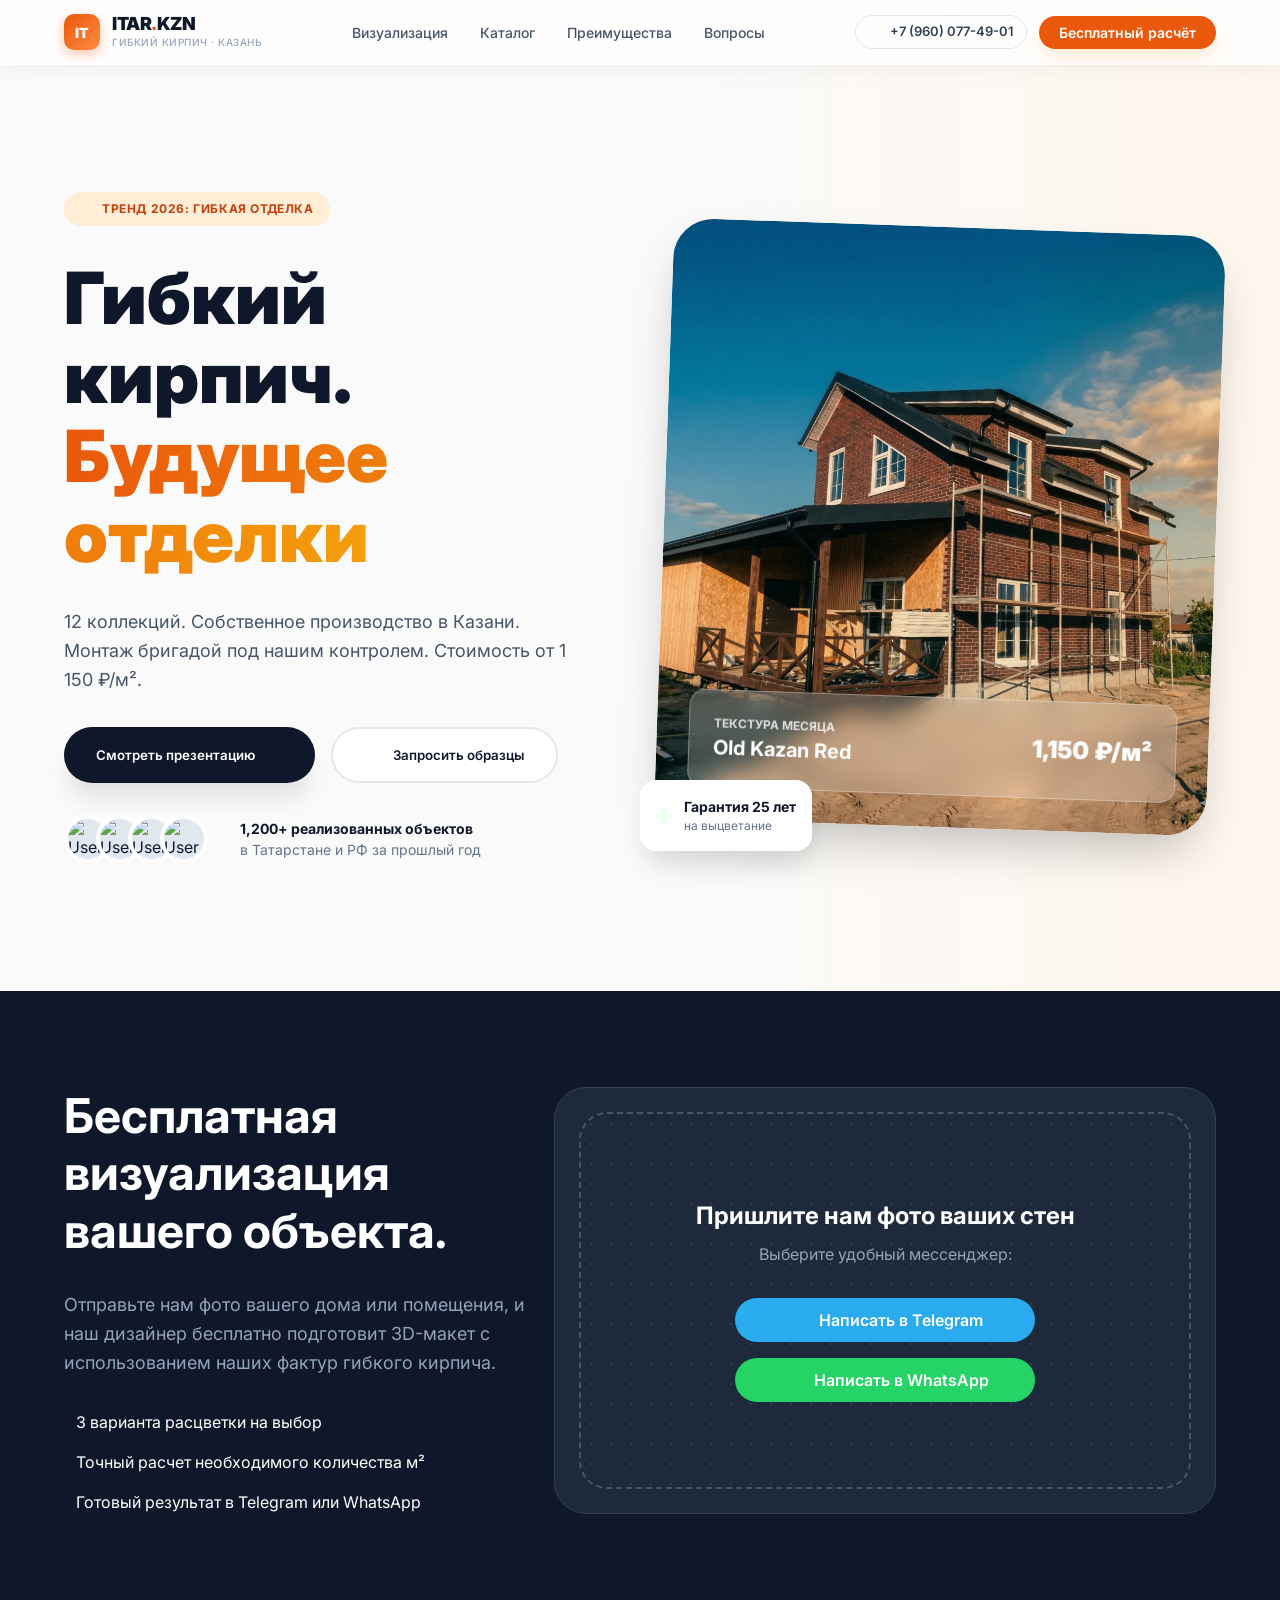
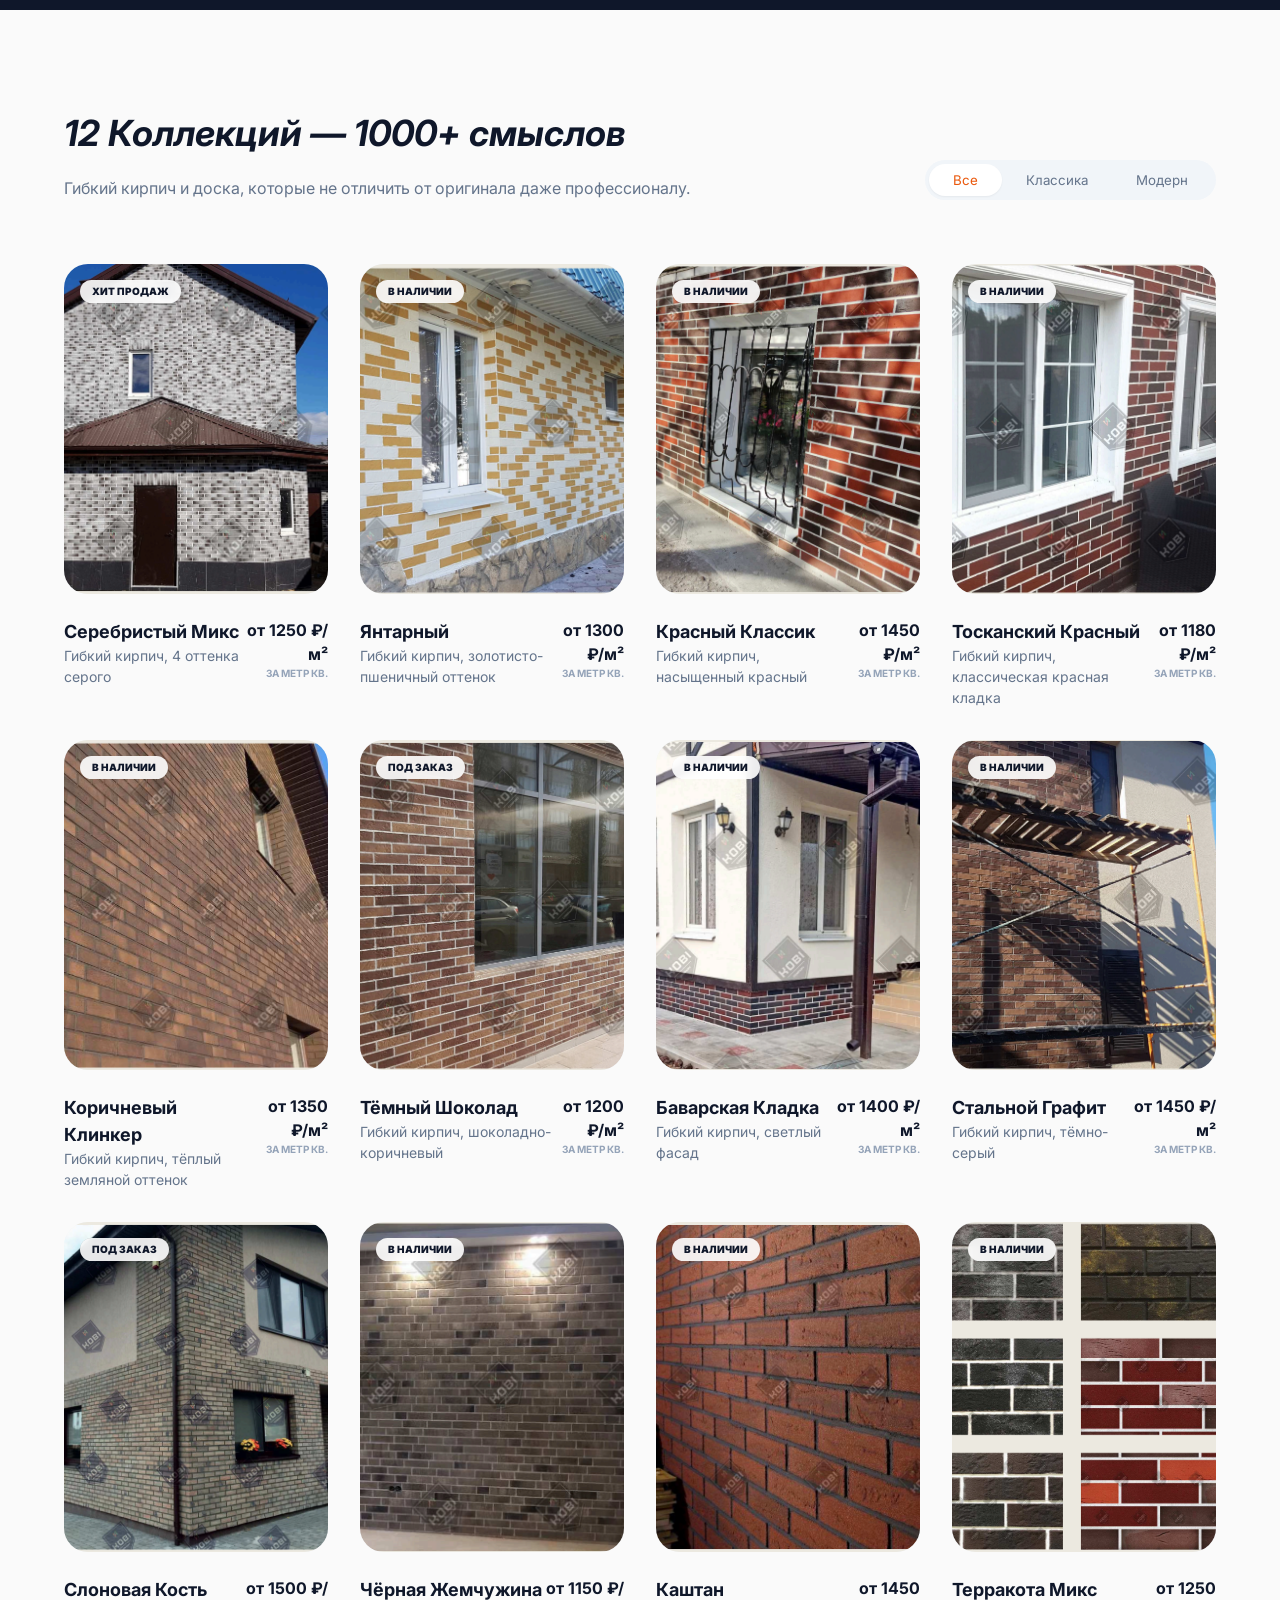
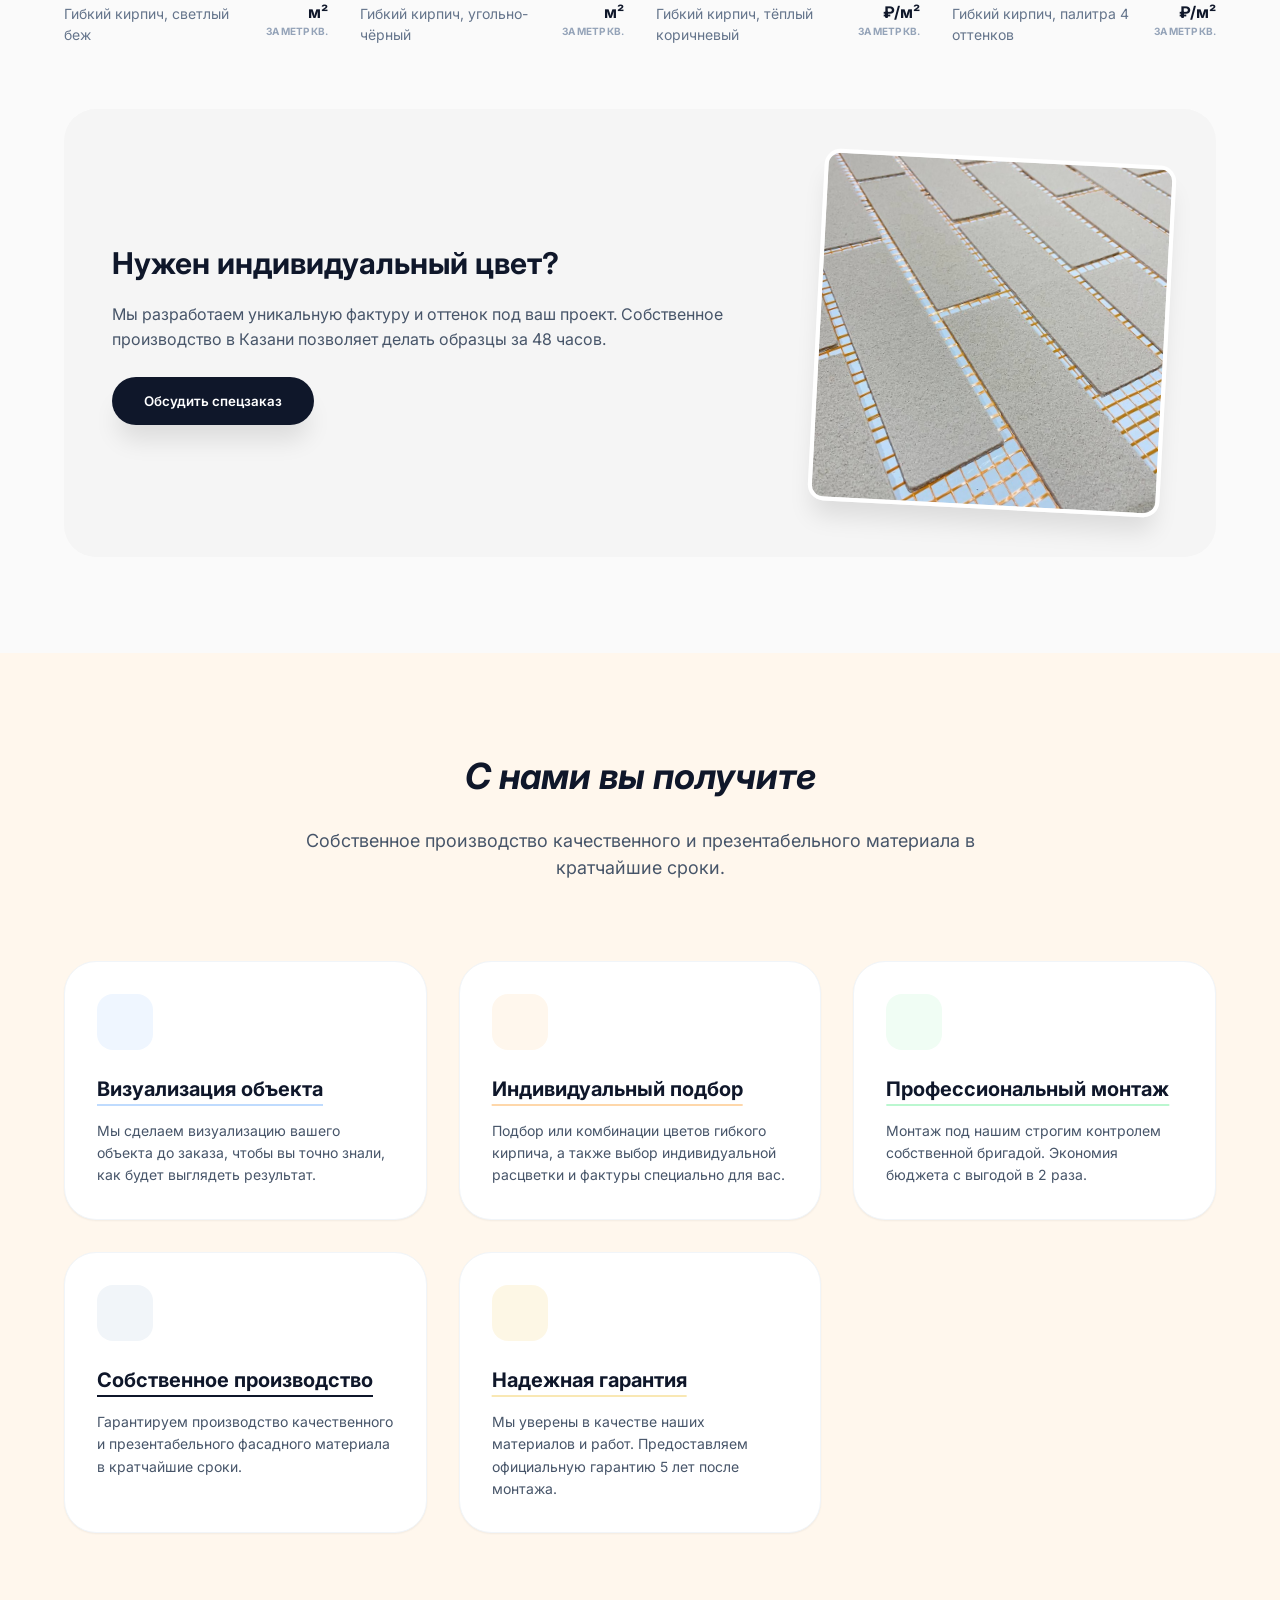
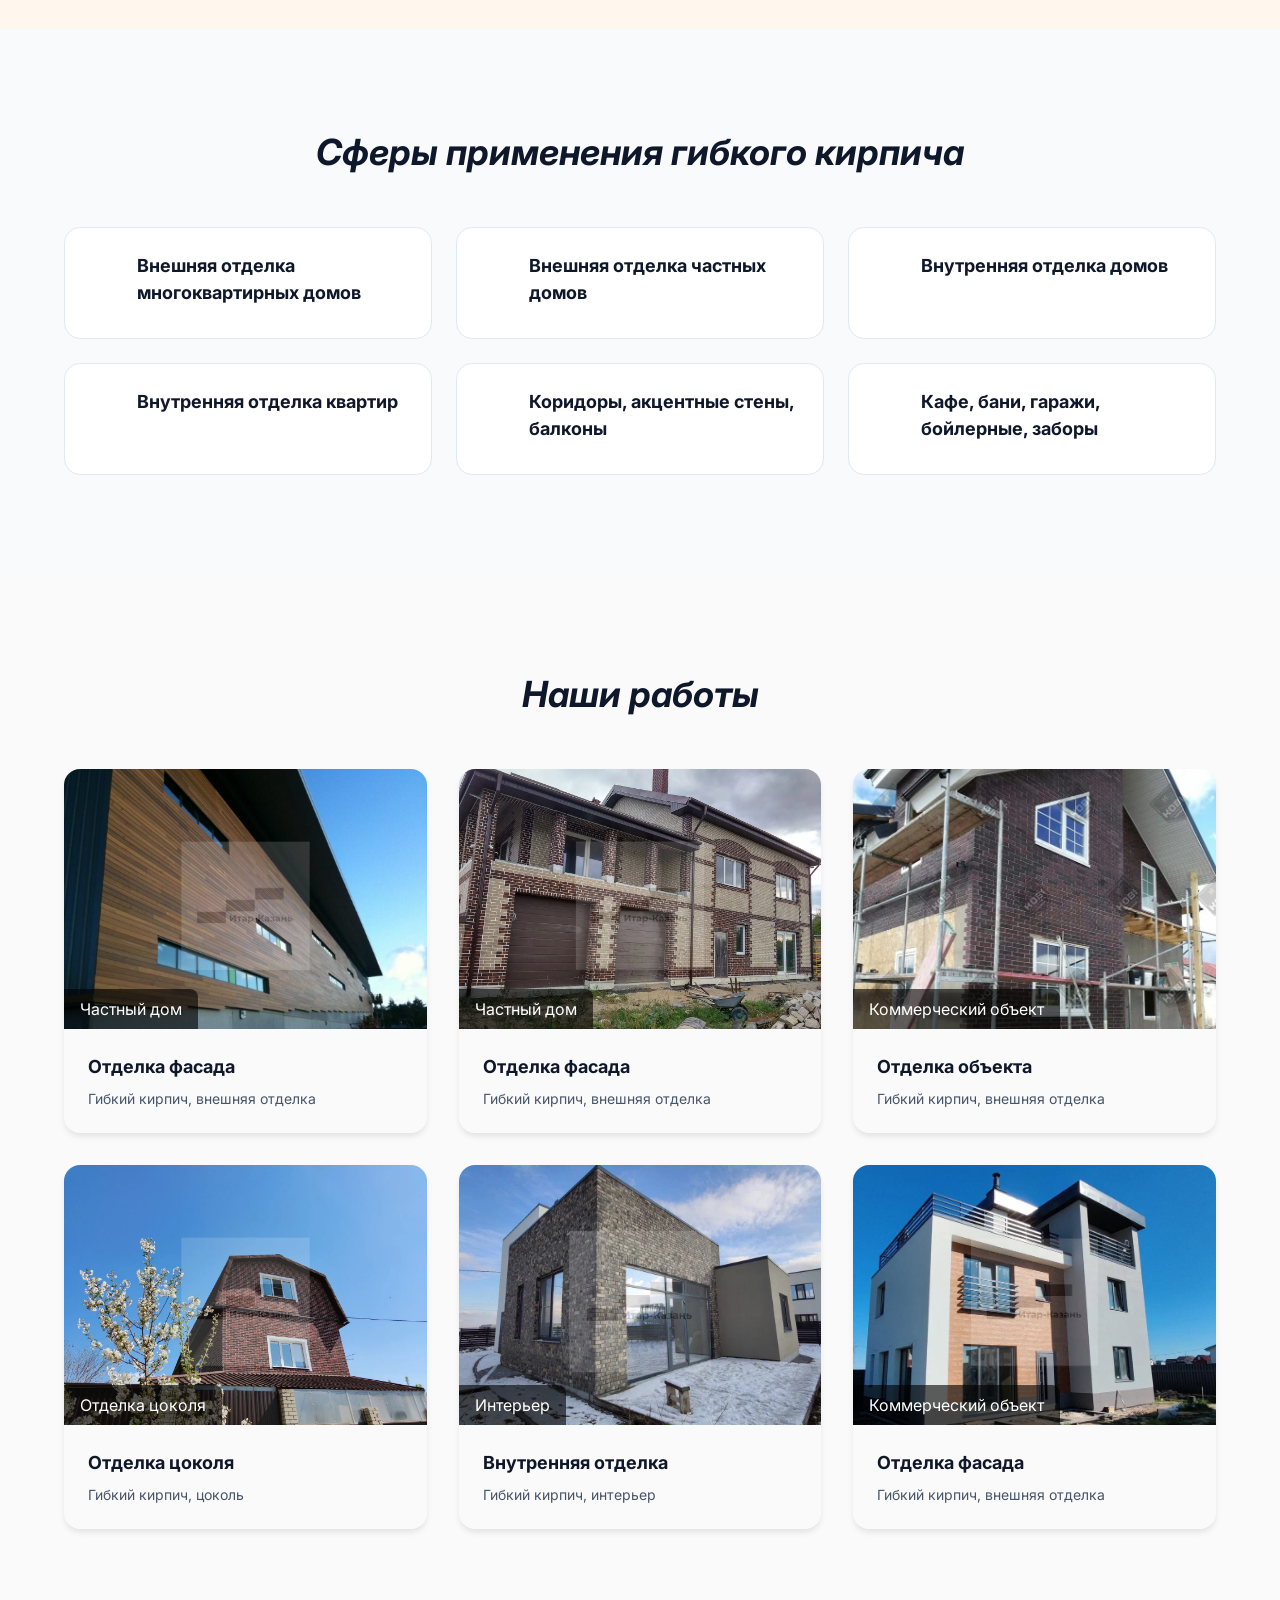
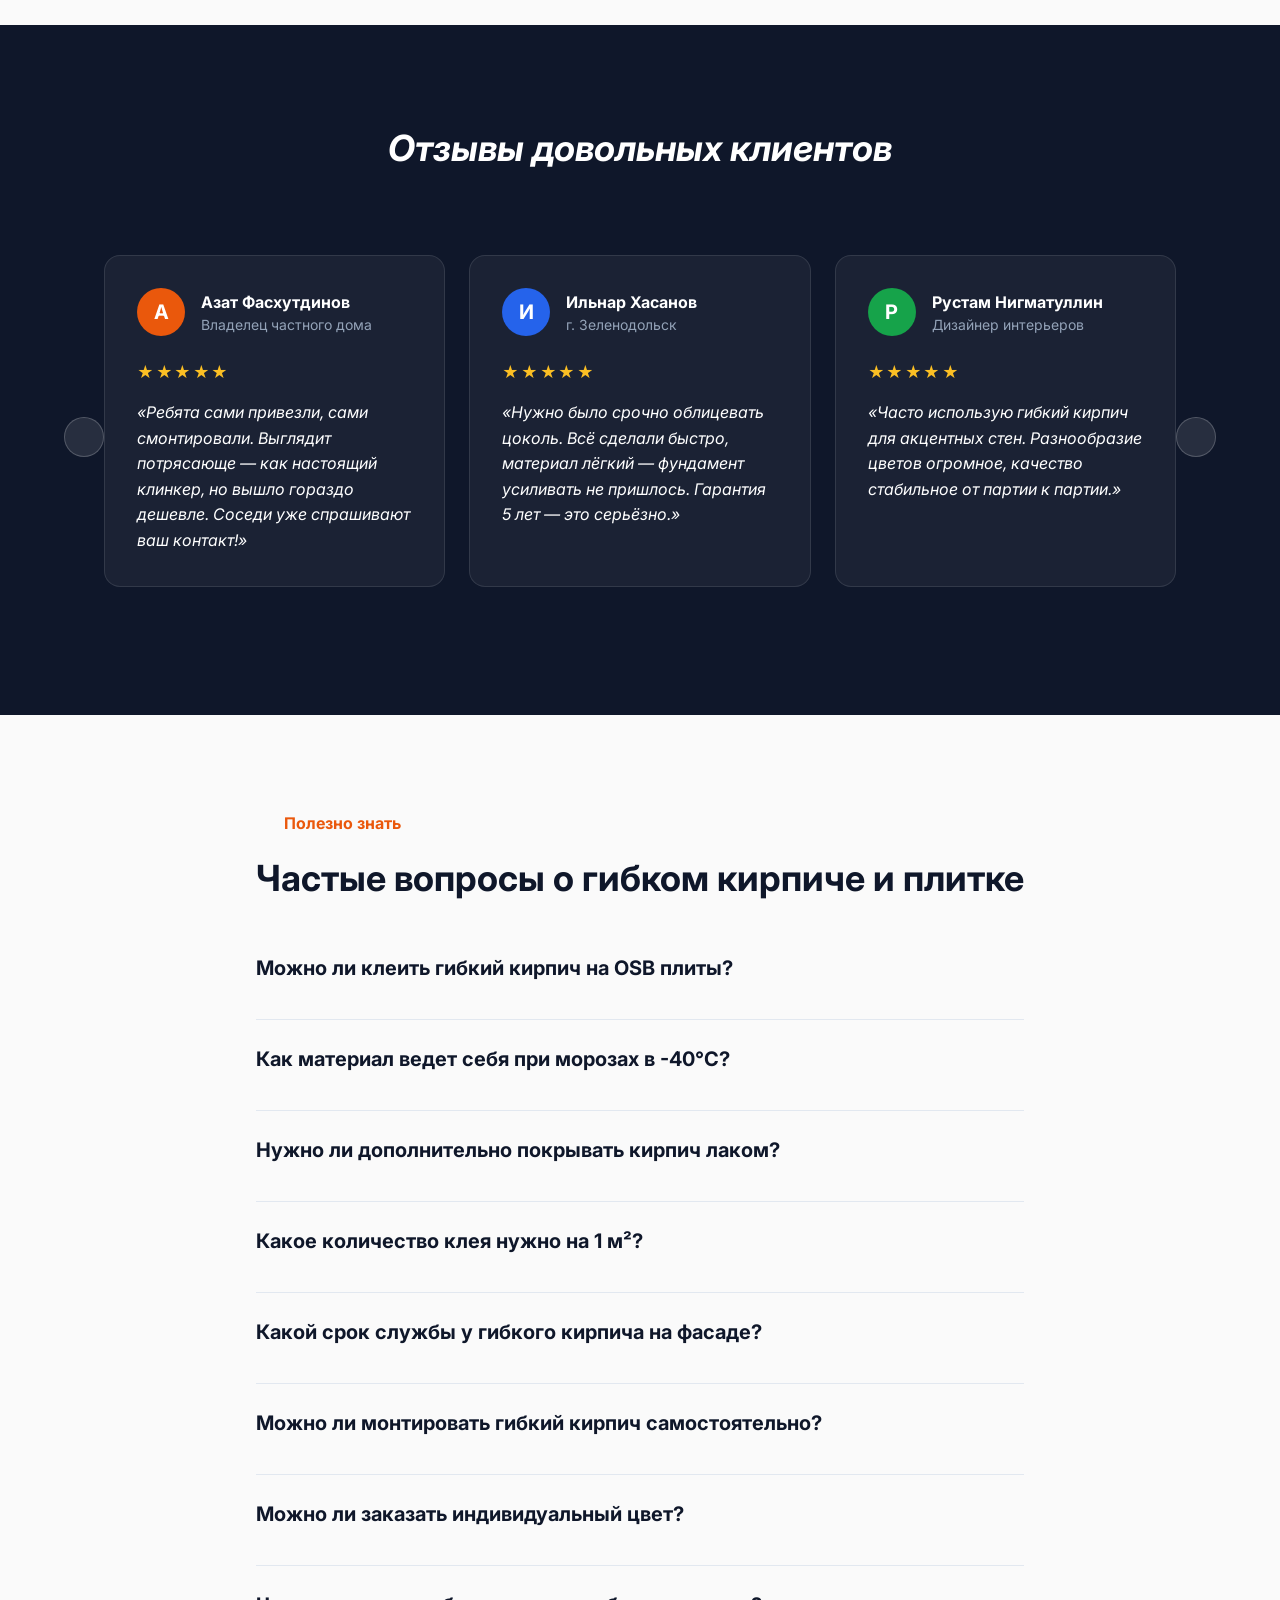
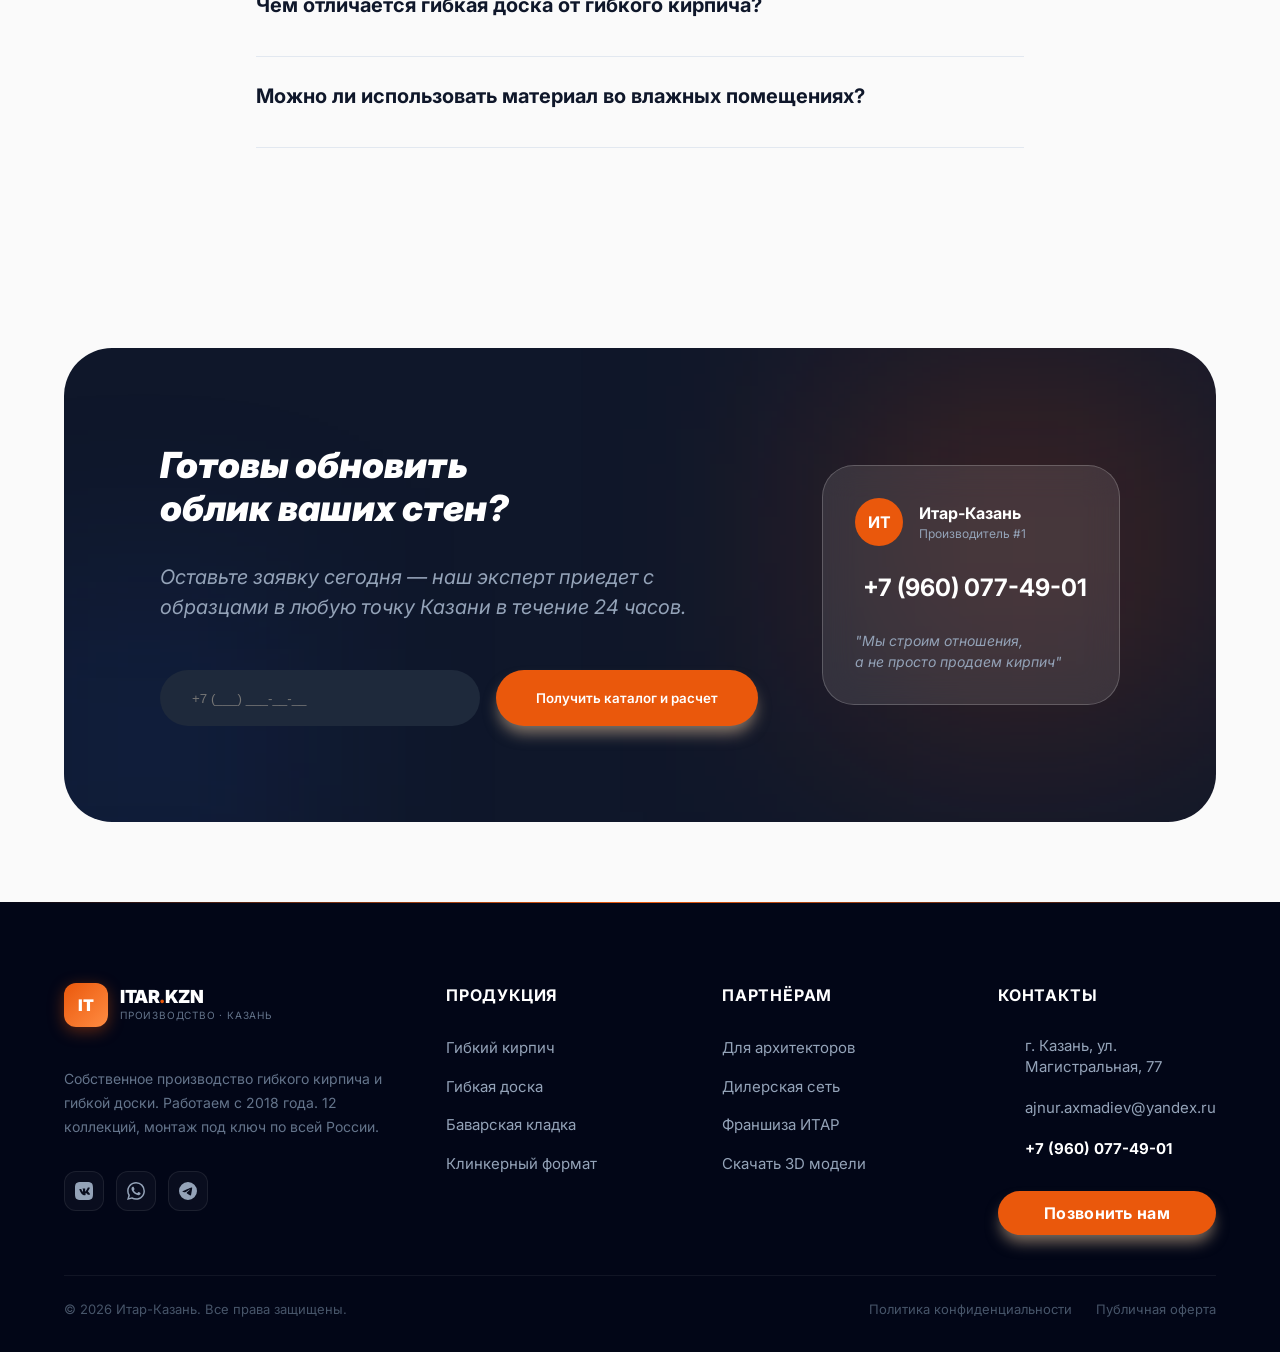
==== index.html @ 9b1b545b "Залив" ====
<!DOCTYPE html>
<html lang="ru">
<head>
    <meta charset="UTF-8">
    <meta name="viewport" content="width=device-width, initial-scale=1.0">
    <title>ITAR.KZN - Гибкий кирпич</title>
    <link rel="preconnect" href="https://fonts.googleapis.com">
    <link rel="preconnect" href="https://fonts.gstatic.com" crossorigin>
    <link href="https://fonts.googleapis.com/css2?family=Inter:ital,wght@0,400;0,500;0,600;0,700;0,900;1,400;1,700&display=swap" rel="stylesheet">
    <script src="https://unpkg.com/lucide@latest"></script>
    <link rel="stylesheet" href="style.css">
</head>
<body>
    <!-- Navigation -->
    <nav id="navbar" class="navbar">
        <div class="navbar-inner container flex justify-between items-center">

            <!-- Logo -->
            <a href="#" class="navbar-logo flex items-center gap-3">
                <div class="brand-icon">IT</div>
                <div>
                    <div class="font-black tracking-tight uppercase" style="font-size: 1.125rem; line-height: 1;">ITAR<span style="color: var(--color-orange-600);">.</span>KZN</div>
                    <div class="navbar-tagline">Гибкий кирпич · Казань</div>
                </div>
            </a>

            <!-- Desktop nav links -->
            <div class="nav-links">
                <a href="#visualizer" class="nav-link">Визуализация</a>
                <a href="#catalog" class="nav-link">Каталог</a>
                <a href="#benefits" class="nav-link">Преимущества</a>
                <a href="#faq" class="nav-link">Вопросы</a>
            </div>

            <!-- Right group -->
            <div class="flex items-center gap-3">
                <a href="tel:+79600774901" class="navbar-phone" aria-label="Телефон">
                    <i data-lucide="phone" style="width:16px;height:16px;"></i>
                    <span>+7 (960) 077-49-01</span>
                </a>
                <button class="btn btn-primary navbar-cta" onclick="document.getElementById('contactModal')?.classList.remove('hidden') || window.scrollTo({top:document.body.scrollHeight,behavior:'smooth'})">
                    Бесплатный расчёт
                </button>
                <button id="mobileMenuBtn" class="mobile-menu-btn" aria-label="Меню">
                    <i data-lucide="menu" style="width:22px;height:22px;"></i>
                </button>
            </div>
        </div>
    </nav>

    <!-- Mobile Menu Overlay -->
    <div id="mobileMenuOverlay" class="mobile-menu-overlay">
        <div class="mobile-menu-header flex justify-between items-center">
            <div class="flex items-center gap-2">
                <div class="brand-icon" style="width:2rem;height:2rem;font-size:0.875rem;">IT</div>
                <span class="font-black tracking-tight uppercase">ITAR<span style="color:var(--color-orange-600);">.</span>KZN</span>
            </div>
            <button id="mobileMenuCloseBtn" class="mobile-menu-close" aria-label="Закрыть">
                <i data-lucide="x" style="width: 24px; height: 24px;"></i>
            </button>
        </div>
        <div class="mobile-menu-links">
            <a href="#visualizer">Визуализация</a>
            <a href="#catalog">Каталог</a>
            <a href="#benefits">Преимущества</a>
            <a href="#faq">Вопросы и ответы</a>
        </div>
        <div class="mobile-menu-footer">
            <a href="tel:+79600774901" style="display:flex;align-items:center;gap:0.5rem;color:var(--color-slate-600);font-weight:500;margin-bottom:1rem;">
                <i data-lucide="phone" style="width:18px;height:18px;color:var(--color-orange-600);"></i>
                +7 (960) 077-49-01
            </a>
            <button class="btn btn-primary w-full" style="justify-content:center;">Бесплатный расчёт</button>
        </div>
    </div>

    <!-- Hero Section -->
    <section class="hero">
        <div class="hero-bg"></div>
        <div class="container hero-grid">
            <div>
                <div class="trend-badge">
                    <i data-lucide="zap" style="width: 14px; height: 14px;"></i> Тренд 2026: Гибкая отделка
                </div>
                <h1 class="hero-title">
                    Гибкий кирпич.<br>
                    <span class="text-gradient">Будущее отделки</span>
                </h1>
                <p class="hero-desc">
                    12 коллекций. Собственное производство в Казани. Монтаж бригадой под нашим контролем. Стоимость от 1 150 ₽/м².
                </p>
                <div class="flex gap-4 flex-wrap" style="margin-top: 2rem;">
                    <button class="btn btn-dark">
                        Смотреть презентацию <i data-lucide="arrow-right" style="width: 20px; height: 20px;"></i>
                    </button>
                    <button class="btn btn-white-outline">
                        <i data-lucide="box" style="width: 20px; height: 20px;"></i> Запросить образцы
                    </button>
                </div>
                <div class="avatars">
                    <div class="avatar-group">
                        <img src="https://i.pravatar.cc/100?img=11" alt="User">
                        <img src="https://i.pravatar.cc/100?img=12" alt="User">
                        <img src="https://i.pravatar.cc/100?img=13" alt="User">
                        <img src="https://i.pravatar.cc/100?img=14" alt="User">
                    </div>
                    <div style="font-size: 0.875rem;">
                        <div class="font-bold">1,200+ реализованных объектов</div>
                        <div style="color: var(--color-slate-500);">в Татарстане и РФ за прошлый год</div>
                    </div>
                </div>
            </div>
            
            <div class="relative">
                <div class="hero-image-wrap">
                    <img src="img/1a.webp" alt="Main flexible brick">
                    <div class="hero-image-card">
                        <div>
                            <div style="font-size: 0.75rem; text-transform: uppercase; font-weight: 700; opacity: 0.8;">Текстура месяца</div>
                            <div style="font-size: 1.25rem; font-weight: 700;">Old Kazan Red</div>
                        </div>
                        <div style="font-size: 1.5rem; font-weight: 900;">1,150 ₽/м²</div>
                    </div>
                </div>
                <!-- Floating Badge -->
                <div class="floating-badge">
                    <div class="flex items-center gap-3">
                        <div style="padding: 0.5rem; background-color: var(--color-green-50); color: var(--color-green-600); border-radius: 0.5rem;">
                            <i data-lucide="shield-check"></i>
                        </div>
                        <div>
                            <div class="font-bold" style="font-size: 0.875rem;">Гарантия 25 лет</div>
                            <div style="font-size: 0.75rem; color: var(--color-slate-500);">на выцветание</div>
                        </div>
                    </div>
                </div>
            </div>
        </div>
    </section>

    <!-- Manual Visualizer Section -->
    <section id="visualizer" class="visualizer-section">
        <div class="container visualizer-grid">
            <div class="visualizer-text">
                <h2 class="visualizer-title">Бесплатная<br>визуализация<br>вашего объекта.</h2>
                <p style="color: var(--color-slate-400); font-size: 1.125rem; margin-bottom: 2rem; line-height: 1.6;">
                    Отправьте нам фото вашего дома или помещения, и наш дизайнер бесплатно подготовит 3D-макет с использованием наших фактур гибкого кирпича.
                </p>
                <ul style="display: flex; flex-direction: column; gap: 1rem;">
                    <li class="flex items-center gap-3"><i data-lucide="check-circle-2" style="color: var(--color-orange-500);"></i> 3 варианта расцветки на выбор</li>
                    <li class="flex items-center gap-3"><i data-lucide="check-circle-2" style="color: var(--color-orange-500);"></i> Точный расчет необходимого количества м²</li>
                    <li class="flex items-center gap-3"><i data-lucide="check-circle-2" style="color: var(--color-orange-500);"></i> Готовый результат в Telegram или WhatsApp</li>
                </ul>
            </div>
            
            <div class="visualizer-box">
                <!-- Messenger Links Box -->
                <div class="upload-area" style="cursor: default; display: flex; flex-direction: column; justify-content: center; gap: 2rem;">
                    <div class="bg-grid"></div>
                    <div style="position: relative; z-index: 10; text-align: center;">
                        <h3 style="font-size: 1.5rem; font-weight: 700; margin-bottom: 0.5rem;">Пришлите нам фото ваших стен</h3>
                        <p style="color: var(--color-slate-400); margin-bottom: 2rem;">Выберите удобный мессенджер:</p>
                        
                        <div style="display: flex; flex-direction: column; gap: 1rem; align-items: center;">
                            <a href="#" class="btn" style="background-color: #2AABEE; color: white; width: 100%; max-width: 300px; display: flex; justify-content: center; gap: 0.75rem;">
                                <i data-lucide="send" style="width: 20px; height: 20px;"></i> Написать в Telegram
                            </a>
                            <a href="#" class="btn" style="background-color: #25D366; color: white; width: 100%; max-width: 300px; display: flex; justify-content: center; gap: 0.75rem;">
                                <i data-lucide="phone" style="width: 20px; height: 20px;"></i> Написать в WhatsApp
                            </a>
                        </div>
                    </div>
                </div>
            </div>
        </div>
    </section>

    <!-- Catalog Section -->
    <section id="catalog" class="catalog-section">
        <div class="container">
            <div class="catalog-header">
                <div>
                    <h2 style="font-size: 2.25rem; font-weight: 700; margin-bottom: 1rem;" class="italic">12 Коллекций — 1000+ смыслов</h2>
                    <p style="color: var(--color-slate-500);">Гибкий кирпич и доска, которые не отличить от оригинала даже профессионалу.</p>
                </div>
                <div class="catalog-tabs">
                    <button class="tab-btn active" data-filter="all">Все</button>
                    <button class="tab-btn" data-filter="classic">Классика</button>
                    <button class="tab-btn" data-filter="modern">Модерн</button>
                </div>
            </div>

            <div id="productGrid" class="catalog-grid">
                <!-- Product 1 -->
                <div class="product-card" data-category="classic">
                    <div class="product-image-wrap">
                        <img src="img/Screenshot_1.png" alt="Баварская Кладка (Микс KOBI)">
                        <div class="product-badge">Хит продаж</div>
                        <button class="product-btn"><i data-lucide="maximize-2" style="width: 20px; height: 20px;"></i></button>
                    </div>
                    <div class="flex justify-between items-start">
                        <div>
                            <h3 class="font-bold" style="font-size: 1.125rem; transition: color 0.3s;" onmouseover="this.style.color='var(--color-orange-600)'" onmouseout="this.style.color='inherit'">Серебристый Микс</h3>
                            <p style="color: var(--color-slate-500); font-size: 0.875rem;">Гибкий кирпич, 4 оттенка серого</p>
                        </div>
                        <div style="text-align: right;">
                            <div class="font-bold">от 1250 ₽/м²</div>
                            <div style="font-size: 0.625rem; color: var(--color-slate-400); text-transform: uppercase; font-weight: 700;">За метр кв.</div>
                        </div>
                    </div>
                </div>
                
                <!-- Product 2 -->
                <div class="product-card" data-category="modern">
                    <div class="product-image-wrap">
                        <img src="img/Screenshot_2.png" alt="Скандинавский Лофт">
                        <div class="product-badge">В наличии</div>
                        <button class="product-btn"><i data-lucide="maximize-2" style="width: 20px; height: 20px;"></i></button>
                    </div>
                    <div class="flex justify-between items-start">
                        <div>
                            <h3 class="font-bold" style="font-size: 1.125rem; transition: color 0.3s;" onmouseover="this.style.color='var(--color-orange-600)'" onmouseout="this.style.color='inherit'">Янтарный</h3>
                            <p style="color: var(--color-slate-500); font-size: 0.875rem;">Гибкий кирпич, золотисто-пшеничный оттенок</p>
                        </div>
                        <div style="text-align: right;">
                            <div class="font-bold">от 1300 ₽/м²</div>
                            <div style="font-size: 0.625rem; color: var(--color-slate-400); text-transform: uppercase; font-weight: 700;">За метр кв.</div>
                        </div>
                    </div>
                </div>

                <!-- Product 3 -->
                <div class="product-card" data-category="modern">
                    <div class="product-image-wrap">
                        <img src="img/Screenshot_3.png" alt="Графит Премиум">
                        <div class="product-badge">В наличии</div>
                        <button class="product-btn"><i data-lucide="maximize-2" style="width: 20px; height: 20px;"></i></button>
                    </div>
                    <div class="flex justify-between items-start">
                        <div>
                            <h3 class="font-bold" style="font-size: 1.125rem; transition: color 0.3s;" onmouseover="this.style.color='var(--color-orange-600)'" onmouseout="this.style.color='inherit'">Красный Классик</h3>
                            <p style="color: var(--color-slate-500); font-size: 0.875rem;">Гибкий кирпич, насыщенный красный</p>
                        </div>
                        <div style="text-align: right;">
                            <div class="font-bold">от 1450 ₽/м²</div>
                            <div style="font-size: 0.625rem; color: var(--color-slate-400); text-transform: uppercase; font-weight: 700;">За метр кв.</div>
                        </div>
                    </div>
                </div>

                <!-- Product 4 -->
                <div class="product-card" data-category="classic">
                    <div class="product-image-wrap">
                        <img src="img/Screenshot_4.png" alt="Старый Кирпич">
                        <div class="product-badge">В наличии</div>
                        <button class="product-btn"><i data-lucide="maximize-2" style="width: 20px; height: 20px;"></i></button>
                    </div>
                    <div class="flex justify-between items-start">
                        <div>
                            <h3 class="font-bold" style="font-size: 1.125rem; transition: color 0.3s;" onmouseover="this.style.color='var(--color-orange-600)'" onmouseout="this.style.color='inherit'">Тосканский Красный</h3>
                            <p style="color: var(--color-slate-500); font-size: 0.875rem;">Гибкий кирпич, классическая красная кладка</p>
                        </div>
                        <div style="text-align: right;">
                            <div class="font-bold">от 1180 ₽/м²</div>
                            <div style="font-size: 0.625rem; color: var(--color-slate-400); text-transform: uppercase; font-weight: 700;">За метр кв.</div>
                        </div>
                    </div>
                </div>

                <!-- Product 5 -->
                <div class="product-card" data-category="classic">
                    <div class="product-image-wrap">
                        <img src="img/Screenshot_5.png" alt="Английский Клинкер">
                        <div class="product-badge">В наличии</div>
                        <button class="product-btn"><i data-lucide="maximize-2" style="width: 20px; height: 20px;"></i></button>
                    </div>
                    <div class="flex justify-between items-start">
                        <div>
                            <h3 class="font-bold" style="font-size: 1.125rem; transition: color 0.3s;" onmouseover="this.style.color='var(--color-orange-600)'" onmouseout="this.style.color='inherit'">Коричневый Клинкер</h3>
                            <p style="color: var(--color-slate-500); font-size: 0.875rem;">Гибкий кирпич, тёплый земляной оттенок</p>
                        </div>
                        <div style="text-align: right;">
                            <div class="font-bold">от 1350 ₽/м²</div>
                            <div style="font-size: 0.625rem; color: var(--color-slate-400); text-transform: uppercase; font-weight: 700;">За метр кв.</div>
                        </div>
                    </div>
                </div>

                <!-- Product 6 -->
                <div class="product-card" data-category="modern">
                    <div class="product-image-wrap">
                        <img src="img/Screenshot_6.png" alt="Белый Лофт">
                        <div class="product-badge">Под заказ</div>
                        <button class="product-btn"><i data-lucide="maximize-2" style="width: 20px; height: 20px;"></i></button>
                    </div>
                    <div class="flex justify-between items-start">
                        <div>
                            <h3 class="font-bold" style="font-size: 1.125rem; transition: color 0.3s;" onmouseover="this.style.color='var(--color-orange-600)'" onmouseout="this.style.color='inherit'">Тёмный Шоколад</h3>
                            <p style="color: var(--color-slate-500); font-size: 0.875rem;">Гибкий кирпич, шоколадно-коричневый</p>
                        </div>
                        <div style="text-align: right;">
                            <div class="font-bold">от 1200 ₽/м²</div>
                            <div style="font-size: 0.625rem; color: var(--color-slate-400); text-transform: uppercase; font-weight: 700;">За метр кв.</div>
                        </div>
                    </div>
                </div>

                <!-- Product 7 -->
                <div class="product-card" data-category="classic">
                    <div class="product-image-wrap">
                        <img src="img/Screenshot_7.png" alt="Амстердам">
                        <div class="product-badge">В наличии</div>
                        <button class="product-btn"><i data-lucide="maximize-2" style="width: 20px; height: 20px;"></i></button>
                    </div>
                    <div class="flex justify-between items-start">
                        <div>
                            <h3 class="font-bold" style="font-size: 1.125rem; transition: color 0.3s;" onmouseover="this.style.color='var(--color-orange-600)'" onmouseout="this.style.color='inherit'">Баварская Кладка</h3>
                            <p style="color: var(--color-slate-500); font-size: 0.875rem;">Гибкий кирпич, светлый фасад</p>
                        </div>
                        <div style="text-align: right;">
                            <div class="font-bold">от 1400 ₽/м²</div>
                            <div style="font-size: 0.625rem; color: var(--color-slate-400); text-transform: uppercase; font-weight: 700;">За метр кв.</div>
                        </div>
                    </div>
                </div>

                <!-- Product 8 -->
                <div class="product-card" data-category="modern">
                    <div class="product-image-wrap">
                        <img src="img/Screenshot_8.png" alt="Антрацит">
                        <div class="product-badge">В наличии</div>
                        <button class="product-btn"><i data-lucide="maximize-2" style="width: 20px; height: 20px;"></i></button>
                    </div>
                    <div class="flex justify-between items-start">
                        <div>
                            <h3 class="font-bold" style="font-size: 1.125rem; transition: color 0.3s;" onmouseover="this.style.color='var(--color-orange-600)'" onmouseout="this.style.color='inherit'">Стальной Графит</h3>
                            <p style="color: var(--color-slate-500); font-size: 0.875rem;">Гибкий кирпич, тёмно-серый</p>
                        </div>
                        <div style="text-align: right;">
                            <div class="font-bold">от 1450 ₽/м²</div>
                            <div style="font-size: 0.625rem; color: var(--color-slate-400); text-transform: uppercase; font-weight: 700;">За метр кв.</div>
                        </div>
                    </div>
                </div>

                <!-- Product 9 -->
                <div class="product-card" data-category="classic">
                    <div class="product-image-wrap">
                        <img src="img/Screenshot_9.png" alt="Венеция">
                        <div class="product-badge">Под заказ</div>
                        <button class="product-btn"><i data-lucide="maximize-2" style="width: 20px; height: 20px;"></i></button>
                    </div>
                    <div class="flex justify-between items-start">
                        <div>
                            <h3 class="font-bold" style="font-size: 1.125rem; transition: color 0.3s;" onmouseover="this.style.color='var(--color-orange-600)'" onmouseout="this.style.color='inherit'">Слоновая Кость</h3>
                            <p style="color: var(--color-slate-500); font-size: 0.875rem;">Гибкий кирпич, светлый беж</p>
                        </div>
                        <div style="text-align: right;">
                            <div class="font-bold">от 1500 ₽/м²</div>
                            <div style="font-size: 0.625rem; color: var(--color-slate-400); text-transform: uppercase; font-weight: 700;">За метр кв.</div>
                        </div>
                    </div>
                </div>

                <!-- Product 10 -->
                <div class="product-card" data-category="modern">
                    <div class="product-image-wrap">
                        <img src="img/Screenshot_10.png" alt="Песчаник">
                        <div class="product-badge">В наличии</div>
                        <button class="product-btn"><i data-lucide="maximize-2" style="width: 20px; height: 20px;"></i></button>
                    </div>
                    <div class="flex justify-between items-start">
                        <div>
                            <h3 class="font-bold" style="font-size: 1.125rem; transition: color 0.3s;" onmouseover="this.style.color='var(--color-orange-600)'" onmouseout="this.style.color='inherit'">Чёрная Жемчужина</h3>
                            <p style="color: var(--color-slate-500); font-size: 0.875rem;">Гибкий кирпич, угольно-чёрный</p>
                        </div>
                        <div style="text-align: right;">
                            <div class="font-bold">от 1150 ₽/м²</div>
                            <div style="font-size: 0.625rem; color: var(--color-slate-400); text-transform: uppercase; font-weight: 700;">За метр кв.</div>
                        </div>
                    </div>
                </div>

                <!-- Product 11 -->
                <div class="product-card" data-category="classic">
                    <div class="product-image-wrap">
                        <img src="img/Screenshot_11.png" alt="Манхэттен">
                        <div class="product-badge">В наличии</div>
                        <button class="product-btn"><i data-lucide="maximize-2" style="width: 20px; height: 20px;"></i></button>
                    </div>
                    <div class="flex justify-between items-start">
                        <div>
                            <h3 class="font-bold" style="font-size: 1.125rem; transition: color 0.3s;" onmouseover="this.style.color='var(--color-orange-600)'" onmouseout="this.style.color='inherit'">Каштан</h3>
                            <p style="color: var(--color-slate-500); font-size: 0.875rem;">Гибкий кирпич, тёплый коричневый</p>
                        </div>
                        <div style="text-align: right;">
                            <div class="font-bold">от 1450 ₽/м²</div>
                            <div style="font-size: 0.625rem; color: var(--color-slate-400); text-transform: uppercase; font-weight: 700;">За метр кв.</div>
                        </div>
                    </div>
                </div>

                <!-- Product 12 -->
                <div class="product-card" data-category="modern">
                    <div class="product-image-wrap">
                        <img src="img/Screenshot_12.png" alt="Терракота">
                        <div class="product-badge">В наличии</div>
                        <button class="product-btn"><i data-lucide="maximize-2" style="width: 20px; height: 20px;"></i></button>
                    </div>
                    <div class="flex justify-between items-start">
                        <div>
                            <h3 class="font-bold" style="font-size: 1.125rem; transition: color 0.3s;" onmouseover="this.style.color='var(--color-orange-600)'" onmouseout="this.style.color='inherit'">Терракота Микс</h3>
                            <p style="color: var(--color-slate-500); font-size: 0.875rem;">Гибкий кирпич, палитра 4 оттенков</p>
                        </div>
                        <div style="text-align: right;">
                            <div class="font-bold">от 1250 ₽/м²</div>
                            <div style="font-size: 0.625rem; color: var(--color-slate-400); text-transform: uppercase; font-weight: 700;">За метр кв.</div>
                        </div>
                    </div>
                </div>
            </div>

            <!-- Custom Order Box -->
            <div class="custom-order">
                <div style="flex: 1;">
                    <h3 style="font-size: 1.875rem; font-weight: 700; margin-bottom: 1rem;">Нужен индивидуальный цвет?</h3>
                    <p style="color: var(--color-slate-600); margin-bottom: 1.5rem; line-height: 1.6;">Мы разработаем уникальную фактуру и оттенок под ваш проект. Собственное производство в Казани позволяет делать образцы за 48 часов.</p>
                    <button class="btn btn-dark">Обсудить спецзаказ</button>
                </div>
                <div class="custom-order-img">
                    <img src="img/6694095990.jpg" alt="Special order" style="width: 100%; height: 100%; object-fit: cover;">
                </div>
            </div>
        </div>
    </section>

    <!-- Trust & Comparison Section -->
    <section id="benefits" class="benefits-section">
        <div class="container">
            <div class="text-center" style="max-width: 42rem; margin: 0 auto; margin-bottom: 5rem;">
                <h2 style="font-size: 2.25rem; font-weight: 700; margin-bottom: 1.5rem;" class="italic">С нами вы получите</h2>
                <p style="color: var(--color-slate-600); font-size: 1.125rem;">Собственное производство качественного и презентабельного материала в кратчайшие сроки.</p>
            </div>
            
            <div class="benefits-grid" style="grid-template-columns: repeat(auto-fit, minmax(280px, 1fr));">
                <div class="benefit-card">
                    <div class="benefit-icon blue"><i data-lucide="eye" style="width: 28px; height: 28px;"></i></div>
                    <h3 style="font-size: 1.25rem; font-weight: 700; margin-bottom: 1rem; text-decoration: underline; text-decoration-color: var(--color-blue-200); text-underline-offset: 8px;">Визуализация объекта</h3>
                    <p style="color: var(--color-slate-600); font-size: 0.875rem; line-height: 1.6;">Мы сделаем визуализацию вашего объекта до заказа, чтобы вы точно знали, как будет выглядеть результат.</p>
                </div>
                <div class="benefit-card">
                    <div class="benefit-icon orange"><i data-lucide="palette" style="width: 28px; height: 28px;"></i></div>
                    <h3 style="font-size: 1.25rem; font-weight: 700; margin-bottom: 1rem; text-decoration: underline; text-decoration-color: var(--color-orange-200); text-underline-offset: 8px;">Индивидуальный подбор</h3>
                    <p style="color: var(--color-slate-600); font-size: 0.875rem; line-height: 1.6;">Подбор или комбинации цветов гибкого кирпича, а также выбор индивидуальной расцветки и фактуры специально для вас.</p>
                </div>
                <div class="benefit-card">
                    <div class="benefit-icon green"><i data-lucide="hammer" style="width: 28px; height: 28px;"></i></div>
                    <h3 style="font-size: 1.25rem; font-weight: 700; margin-bottom: 1rem; text-decoration: underline; text-decoration-color: var(--color-green-200); text-underline-offset: 8px;">Профессиональный монтаж</h3>
                    <p style="color: var(--color-slate-600); font-size: 0.875rem; line-height: 1.6;">Монтаж под нашим строгим контролем собственной бригадой. Экономия бюджета с выгодой в 2 раза.</p>
                </div>
                <div class="benefit-card">
                    <div class="benefit-icon" style="background-color: var(--color-slate-100); color: var(--color-slate-800);"><i data-lucide="factory" style="width: 28px; height: 28px;"></i></div>
                    <h3 style="font-size: 1.25rem; font-weight: 700; margin-bottom: 1rem; text-decoration: underline; text-decoration-color: var(--color-slate-300); text-underline-offset: 8px;">Собственное производство</h3>
                    <p style="color: var(--color-slate-600); font-size: 0.875rem; line-height: 1.6;">Гарантируем производство качественного и презентабельного фасадного материала в кратчайшие сроки.</p>
                </div>
                <div class="benefit-card">
                    <div class="benefit-icon" style="background-color: rgba(234, 179, 8, 0.1); color: rgb(202, 138, 4);"><i data-lucide="shield-check" style="width: 28px; height: 28px;"></i></div>
                    <h3 style="font-size: 1.25rem; font-weight: 700; margin-bottom: 1rem; text-decoration: underline; text-decoration-color: rgba(234, 179, 8, 0.3); text-underline-offset: 8px;">Надежная гарантия</h3>
                    <p style="color: var(--color-slate-600); font-size: 0.875rem; line-height: 1.6;">Мы уверены в качестве наших материалов и работ. Предоставляем официальную гарантию 5 лет после монтажа.</p>
                </div>
            </div>
        </div>
    </section>

    <!-- Applications Section -->
    <section class="applications-section" style="padding: 6rem 0; background-color: var(--color-slate-50);">
        <div class="container">
            <h2 style="font-size: 2.25rem; font-weight: 700; margin-bottom: 3rem; text-align: center;" class="italic">Сферы применения гибкого кирпича</h2>
            <div class="app-grid" style="display: grid; grid-template-columns: repeat(auto-fit, minmax(300px, 1fr)); gap: 1.5rem;">
                <div class="app-card" style="background: white; padding: 1.5rem; border-radius: 1rem; display: flex; align-items: flex-start; gap: 1rem; border: 1px solid var(--color-slate-200);">
                    <i data-lucide="building-2" style="color: var(--color-orange-600); width: 32px; height: 32px; flex-shrink: 0;"></i>
                    <div>
                        <h4 style="font-weight: 700; margin-bottom: 0.5rem; font-size: 1.125rem;">Внешняя отделка многоквартирных домов</h4>
                    </div>
                </div>
                <div class="app-card" style="background: white; padding: 1.5rem; border-radius: 1rem; display: flex; align-items: flex-start; gap: 1rem; border: 1px solid var(--color-slate-200);">
                    <i data-lucide="home" style="color: var(--color-orange-600); width: 32px; height: 32px; flex-shrink: 0;"></i>
                    <div>
                        <h4 style="font-weight: 700; margin-bottom: 0.5rem; font-size: 1.125rem;">Внешняя отделка частных домов</h4>
                    </div>
                </div>
                <div class="app-card" style="background: white; padding: 1.5rem; border-radius: 1rem; display: flex; align-items: flex-start; gap: 1rem; border: 1px solid var(--color-slate-200);">
                    <i data-lucide="paint-roller" style="color: var(--color-blue-600); width: 32px; height: 32px; flex-shrink: 0;"></i>
                    <div>
                        <h4 style="font-weight: 700; margin-bottom: 0.5rem; font-size: 1.125rem;">Внутренняя отделка домов</h4>
                    </div>
                </div>
                <div class="app-card" style="background: white; padding: 1.5rem; border-radius: 1rem; display: flex; align-items: flex-start; gap: 1rem; border: 1px solid var(--color-slate-200);">
                    <i data-lucide="sofa" style="color: var(--color-blue-600); width: 32px; height: 32px; flex-shrink: 0;"></i>
                    <div>
                        <h4 style="font-weight: 700; margin-bottom: 0.5rem; font-size: 1.125rem;">Внутренняя отделка квартир</h4>
                    </div>
                </div>
                <div class="app-card" style="background: white; padding: 1.5rem; border-radius: 1rem; display: flex; align-items: flex-start; gap: 1rem; border: 1px solid var(--color-slate-200);">
                    <i data-lucide="wallpaper" style="color: var(--color-blue-600); width: 32px; height: 32px; flex-shrink: 0;"></i>
                    <div>
                        <h4 style="font-weight: 700; margin-bottom: 0.5rem; font-size: 1.125rem;">Коридоры, акцентные стены, балконы</h4>
                    </div>
                </div>
                <div class="app-card" style="background: white; padding: 1.5rem; border-radius: 1rem; display: flex; align-items: flex-start; gap: 1rem; border: 1px solid var(--color-slate-200);">
                    <i data-lucide="store" style="color: var(--color-green-600); width: 32px; height: 32px; flex-shrink: 0;"></i>
                    <div>
                        <h4 style="font-weight: 700; margin-bottom: 0.5rem; font-size: 1.125rem;">Кафе, бани, гаражи, бойлерные, заборы</h4>
                    </div>
                </div>
            </div>
        </div>
    </section>

    <!-- Cases Section -->
    <section class="cases-section" style="padding: 6rem 0;">
        <div class="container">
            <h2 style="font-size: 2.25rem; font-weight: 700; margin-bottom: 3rem; text-align: center;" class="italic">Наши работы</h2>
            <div style="display: grid; grid-template-columns: repeat(auto-fit, minmax(320px, 1fr)); gap: 2rem;">

                <!-- Case 1 -->
                <div class="case-card" style="border-radius: 1rem; overflow: hidden; box-shadow: 0 4px 6px -1px rgba(0,0,0,0.1);">
                    <div style="height: 260px; background-color: var(--color-slate-200); position: relative;">
                        <img src="img/p1.jpg" alt="Работа 1" style="width: 100%; height: 100%; object-fit: cover;">
                        <div style="position: absolute; bottom: 0; left: 0; background: rgba(0,0,0,0.6); color: white; padding: 0.5rem 1rem; border-top-right-radius: 0.5rem;">Частный дом</div>
                    </div>
                    <div style="padding: 1.5rem;">
                        <h3 style="font-weight: 700; font-size: 1.125rem; margin-bottom: 0.5rem;">Отделка фасада</h3>
                        <p style="color: var(--color-slate-600); font-size: 0.875rem;">Гибкий кирпич, внешняя отделка</p>
                    </div>
                </div>

                <!-- Case 2 -->
                <div class="case-card" style="border-radius: 1rem; overflow: hidden; box-shadow: 0 4px 6px -1px rgba(0,0,0,0.1);">
                    <div style="height: 260px; background-color: var(--color-slate-200); position: relative;">
                        <img src="img/p2.jpg" alt="Работа 2" style="width: 100%; height: 100%; object-fit: cover;">
                        <div style="position: absolute; bottom: 0; left: 0; background: rgba(0,0,0,0.6); color: white; padding: 0.5rem 1rem; border-top-right-radius: 0.5rem;">Частный дом</div>
                    </div>
                    <div style="padding: 1.5rem;">
                        <h3 style="font-weight: 700; font-size: 1.125rem; margin-bottom: 0.5rem;">Отделка фасада</h3>
                        <p style="color: var(--color-slate-600); font-size: 0.875rem;">Гибкий кирпич, внешняя отделка</p>
                    </div>
                </div>

                <!-- Case 3 -->
                <div class="case-card" style="border-radius: 1rem; overflow: hidden; box-shadow: 0 4px 6px -1px rgba(0,0,0,0.1);">
                    <div style="height: 260px; background-color: var(--color-slate-200); position: relative;">
                        <img src="img/p3.jpg" alt="Работа 3" style="width: 100%; height: 100%; object-fit: cover;">
                        <div style="position: absolute; bottom: 0; left: 0; background: rgba(0,0,0,0.6); color: white; padding: 0.5rem 1rem; border-top-right-radius: 0.5rem;">Коммерческий объект</div>
                    </div>
                    <div style="padding: 1.5rem;">
                        <h3 style="font-weight: 700; font-size: 1.125rem; margin-bottom: 0.5rem;">Отделка объекта</h3>
                        <p style="color: var(--color-slate-600); font-size: 0.875rem;">Гибкий кирпич, внешняя отделка</p>
                    </div>
                </div>

                <!-- Case 4 -->
                <div class="case-card" style="border-radius: 1rem; overflow: hidden; box-shadow: 0 4px 6px -1px rgba(0,0,0,0.1);">
                    <div style="height: 260px; background-color: var(--color-slate-200); position: relative;">
                        <img src="img/p4.JPG" alt="Работа 4" style="width: 100%; height: 100%; object-fit: cover;">
                        <div style="position: absolute; bottom: 0; left: 0; background: rgba(0,0,0,0.6); color: white; padding: 0.5rem 1rem; border-top-right-radius: 0.5rem;">Отделка цоколя</div>
                    </div>
                    <div style="padding: 1.5rem;">
                        <h3 style="font-weight: 700; font-size: 1.125rem; margin-bottom: 0.5rem;">Отделка цоколя</h3>
                        <p style="color: var(--color-slate-600); font-size: 0.875rem;">Гибкий кирпич, цоколь</p>
                    </div>
                </div>

                <!-- Case 5 -->
                <div class="case-card" style="border-radius: 1rem; overflow: hidden; box-shadow: 0 4px 6px -1px rgba(0,0,0,0.1);">
                    <div style="height: 260px; background-color: var(--color-slate-200); position: relative;">
                        <img src="img/p5.jpg" alt="Работа 5" style="width: 100%; height: 100%; object-fit: cover;">
                        <div style="position: absolute; bottom: 0; left: 0; background: rgba(0,0,0,0.6); color: white; padding: 0.5rem 1rem; border-top-right-radius: 0.5rem;">Интерьер</div>
                    </div>
                    <div style="padding: 1.5rem;">
                        <h3 style="font-weight: 700; font-size: 1.125rem; margin-bottom: 0.5rem;">Внутренняя отделка</h3>
                        <p style="color: var(--color-slate-600); font-size: 0.875rem;">Гибкий кирпич, интерьер</p>
                    </div>
                </div>

                <!-- Case 6 -->
                <div class="case-card" style="border-radius: 1rem; overflow: hidden; box-shadow: 0 4px 6px -1px rgba(0,0,0,0.1);">
                    <div style="height: 260px; background-color: var(--color-slate-200); position: relative;">
                        <img src="img/p6.jpg" alt="Работа 6" style="width: 100%; height: 100%; object-fit: cover;">
                        <div style="position: absolute; bottom: 0; left: 0; background: rgba(0,0,0,0.6); color: white; padding: 0.5rem 1rem; border-top-right-radius: 0.5rem;">Коммерческий объект</div>
                    </div>
                    <div style="padding: 1.5rem;">
                        <h3 style="font-weight: 700; font-size: 1.125rem; margin-bottom: 0.5rem;">Отделка фасада</h3>
                        <p style="color: var(--color-slate-600); font-size: 0.875rem;">Гибкий кирпич, внешняя отделка</p>
                    </div>
                </div>

            </div>
        </div>
    </section>


    <!-- Reviews Section -->
    <section class="reviews-section" style="padding: 6rem 0; background-color: var(--color-slate-900); color: white; overflow: hidden;">
        <div class="container">
            <div style="text-align: center; margin-bottom: 4rem;">
                <h2 style="font-size: 2.25rem; font-weight: 700; margin-bottom: 1rem;" class="italic">Отзывы довольных клиентов</h2>
                <div style="display: flex; justify-content: center; gap: 0.25rem; color: #fbbf24;">
                    <i data-lucide="star" style="fill: currentColor;"></i>
                    <i data-lucide="star" style="fill: currentColor;"></i>
                    <i data-lucide="star" style="fill: currentColor;"></i>
                    <i data-lucide="star" style="fill: currentColor;"></i>
                    <i data-lucide="star" style="fill: currentColor;"></i>
                </div>
            </div>
            <div style="position: relative; padding: 0 2.5rem;">
                <button id="reviewPrev" style="position:absolute;left:0;top:50%;transform:translateY(-50%);z-index:10;background:rgba(255,255,255,0.1);border:1px solid rgba(255,255,255,0.2);color:white;width:2.5rem;height:2.5rem;border-radius:50%;display:flex;align-items:center;justify-content:center;cursor:pointer;transition:background 0.3s;" onmouseover="this.style.background='rgba(255,255,255,0.25)'" onmouseout="this.style.background='rgba(255,255,255,0.1)'">
                    <i data-lucide="chevron-left" style="width:18px;height:18px;"></i>
                </button>
                <button id="reviewNext" style="position:absolute;right:0;top:50%;transform:translateY(-50%);z-index:10;background:rgba(255,255,255,0.1);border:1px solid rgba(255,255,255,0.2);color:white;width:2.5rem;height:2.5rem;border-radius:50%;display:flex;align-items:center;justify-content:center;cursor:pointer;transition:background 0.3s;" onmouseover="this.style.background='rgba(255,255,255,0.25)'" onmouseout="this.style.background='rgba(255,255,255,0.1)'">
                    <i data-lucide="chevron-right" style="width:18px;height:18px;"></i>
                </button>

                <div id="reviewViewport" style="overflow:hidden;">
                    <div id="reviewTrack" style="display:flex;gap:1.5rem;transition:transform 0.45s cubic-bezier(0.25,0.46,0.45,0.94);will-change:transform;">

                        <div class="review-slide"><div class="rs-header"><div class="rs-avatar" style="background:var(--color-orange-600);">А</div><div><div class="rs-name">Азат Фасхутдинов</div><div class="rs-role">Владелец частного дома</div></div></div><div class="rs-stars">★★★★★</div><p class="rs-text">«Ребята сами привезли, сами смонтировали. Выглядит потрясающе — как настоящий клинкер, но вышло гораздо дешевле. Соседи уже спрашивают ваш контакт!»</p></div>

                        <div class="review-slide"><div class="rs-header"><div class="rs-avatar" style="background:#2563eb;">И</div><div><div class="rs-name">Ильнар Хасанов</div><div class="rs-role">г. Зеленодольск</div></div></div><div class="rs-stars">★★★★★</div><p class="rs-text">«Нужно было срочно облицевать цоколь. Всё сделали быстро, материал лёгкий — фундамент усиливать не пришлось. Гарантия 5 лет — это серьёзно.»</p></div>

                        <div class="review-slide"><div class="rs-header"><div class="rs-avatar" style="background:#16a34a;">Р</div><div><div class="rs-name">Рустам Нигматуллин</div><div class="rs-role">Дизайнер интерьеров</div></div></div><div class="rs-stars">★★★★★</div><p class="rs-text">«Часто использую гибкий кирпич для акцентных стен. Разнообразие цветов огромное, качество стабильное от партии к партии.»</p></div>

                        <div class="review-slide"><div class="rs-header"><div class="rs-avatar" style="background:#7c3aed;">М</div><div><div class="rs-name">Марина Петрова</div><div class="rs-role">Владелица загородного дома</div></div></div><div class="rs-stars">★★★★★</div><p class="rs-text">«Делали визуализацию перед заказом — очень помогло с выбором. Взяли Баварскую кладку. Смонтировали за 3 дня. Теперь дом — самый красивый в посёлке!»</p></div>

                        <div class="review-slide"><div class="rs-header"><div class="rs-avatar" style="background:#dc2626;">Д</div><div><div class="rs-name">Дмитрий Волков</div><div class="rs-role">Руководитель строительной фирмы</div></div></div><div class="rs-stars">★★★★★</div><p class="rs-text">«Закупаем у Итар-Казань уже второй год на несколько объектов. Цена стабильная, поставки в срок, брак — практически ноль.»</p></div>

                        <div class="review-slide"><div class="rs-header"><div class="rs-avatar" style="background:#0891b2;">Э</div><div><div class="rs-name">Эльмира Сафина</div><div class="rs-role">Владелица кафе, Казань</div></div></div><div class="rs-stars">★★★★★</div><p class="rs-text">«Облицевали фасад кафе — гости сразу начали фотографироваться и выкладывать. Окупилось только за счёт новых клиентов!»</p></div>

                        <div class="review-slide"><div class="rs-header"><div class="rs-avatar" style="background:#b45309;">С</div><div><div class="rs-name">Сергей Михайлов</div><div class="rs-role">Прораб, Набережные Челны</div></div></div><div class="rs-stars">★★★★★</div><p class="rs-text">«Монтировали впервые — инструкция чёткая. Бригада уложила 200 м² за 4 дня. Клиент в восторге, сразу порекомендовал нас соседям.»</p></div>

                        <div class="review-slide"><div class="rs-header"><div class="rs-avatar" style="background:#be185d;">Г</div><div><div class="rs-name">Гузель Хайруллина</div><div class="rs-role">Квартира, г. Казань</div></div></div><div class="rs-stars">★★★★★</div><p class="rs-text">«Сделала акцентную стену в гостиной — выбрала «Тёмный Шоколад». Монтаж занял один день. Все гости спрашивают, куда обратиться!»</p></div>

                        <div class="review-slide"><div class="rs-header"><div class="rs-avatar" style="background:#047857;">Т</div><div><div class="rs-name">Тимур Галиев</div><div class="rs-role">Управляющий пансионата, Иваново</div></div></div><div class="rs-stars">★★★★★</div><p class="rs-text">«Производитель из Казани — не нужно ждать поставок. Отделали фасад, гости стали чаще оставлять положительные отзывы об объекте.»</p></div>

                        <div class="review-slide"><div class="rs-header"><div class="rs-avatar" style="background:#6d28d9;">Л</div><div><div class="rs-name">Лейла Мустафина</div><div class="rs-role">Архитектор, Казань</div></div></div><div class="rs-stars">★★★★★</div><p class="rs-text">«Включила Итар-Казань в список рекомендуемых поставщиков. Широкий выбор, индивидуальный цвет, точное соблюдение размеров — всё на высоте.»</p></div>

                    </div>
                </div>

                <div id="reviewDots" style="display:flex;justify-content:center;gap:0.5rem;margin-top:2rem;"></div>
            </div>
        </div>
    </section>


    <!-- SEO / FAQ Knowledge Base -->
    <section id="faq" class="faq-section">
        <div class="container">
            <div style="max-width: 48rem; margin: 0 auto;">
                <div class="flex items-center gap-2 font-bold" style="color: var(--color-orange-600); margin-bottom: 1rem;">
                    <i data-lucide="help-circle" style="width: 20px; height: 20px;"></i> Полезно знать
                </div>
                <h2 style="font-size: 2.25rem; font-weight: 700; margin-bottom: 3rem;">Частые вопросы о гибком кирпиче и плитке</h2>
                
                <div>
                    <div class="faq-item">
                        <div class="faq-question">
                            Можно ли клеить гибкий кирпич на OSB плиты? <i data-lucide="chevron-right" class="faq-icon"></i>
                        </div>
                        <div class="faq-answer">
                            Да, это идеальное решение для каркасного домостроения. За счет высокой эластичности материал не трескается при сезонных подвижках древесины.
                        </div>
                    </div>
                    <div class="faq-item">
                        <div class="faq-question">
                            Как материал ведет себя при морозах в -40°C? <i data-lucide="chevron-right" class="faq-icon"></i>
                        </div>
                        <div class="faq-answer">
                            Гибкий кирпич ИТАР прошел испытания в условиях Крайнего Севера. Он выдерживает 150+ циклов заморозки без изменения структуры.
                        </div>
                    </div>
                    <div class="faq-item">
                        <div class="faq-question">
                            Нужно ли дополнительно покрывать кирпич лаком? <i data-lucide="chevron-right" class="faq-icon"></i>
                        </div>
                        <div class="faq-answer">
                            Наш материал уже содержит защитный акриловый слой, но для зон с высокой проходимостью или кухонных фартуков мы рекомендуем дополнительный слой гидрофобизатора.
                        </div>
                    </div>
                    <div class="faq-item">
                        <div class="faq-question">
                            Какое количество клея нужно на 1 м²? <i data-lucide="chevron-right" class="faq-icon"></i>
                        </div>
                        <div class="faq-answer">
                            Средний расход составляет 1.5 - 2 кг готового клея. Кстати, при заказе от 150 м² мы дарим 100 г клея на каждый метр в подарок!
                        </div>
                    </div>
                    <div class="faq-item">
                        <div class="faq-question">
                            Какой срок службы у гибкого кирпича на фасаде? <i data-lucide="chevron-right" class="faq-icon"></i>
                        </div>
                        <div class="faq-answer">
                            При правильном монтаже и эксплуатации — от 25 лет и более. Мы даём официальную гарантию 5 лет после монтажа нашей бригадой.
                        </div>
                    </div>
                    <div class="faq-item">
                        <div class="faq-question">
                            Можно ли монтировать гибкий кирпич самостоятельно? <i data-lucide="chevron-right" class="faq-icon"></i>
                        </div>
                        <div class="faq-answer">
                            Да, материал прост в монтаже: подходит обычный плиточный клей, не нужны специнструменты. Однако для сохранения гарантии рекомендуем монтаж нашей бригадой со скидкой до 20% от прайса.
                        </div>
                    </div>
                    <div class="faq-item">
                        <div class="faq-question">
                            Можно ли заказать индивидуальный цвет? <i data-lucide="chevron-right" class="faq-icon"></i>
                        </div>
                        <div class="faq-answer">
                            Да! Собственное производство позволяет изготовить материал по вашему цвету или комбинации. Минимальная партия — от 50 м², срок изготовления — от 10 рабочих дней.
                        </div>
                    </div>
                    <div class="faq-item">
                        <div class="faq-question">
                            Чем отличается гибкая доска от гибкого кирпича? <i data-lucide="chevron-right" class="faq-icon"></i>
                        </div>
                        <div class="faq-answer">
                            Гибкая доска имитирует фактуру дерева, шпона или камня — идеальна для внутренних пространств. Гибкий кирпич — более рельефный, объёмный, отлично подходит для фасадов. Оба материала монтируются на любое основание.
                        </div>
                    </div>
                    <div class="faq-item">
                        <div class="faq-question">
                            Можно ли использовать материал во влажных помещениях? <i data-lucide="chevron-right" class="faq-icon"></i>
                        </div>
                        <div class="faq-answer">
                            Да, материал влагостойкий. Применяется для отделки бань, бассейнов, кухонных фартуков. Для зон с постоянным попаданием воды рекомендуем нанести дополнительный слой гидрофобизатора.
                        </div>
                    </div>
                </div>
            </div>
        </div>
    </section>

    <!-- CTA Section -->
    <section class="cta-section">
        <div class="container">
            <div class="cta-box">
                <div class="bg-blob-1"></div>
                <div class="bg-blob-2"></div>
                
                <div style="position: relative; z-index: 10; flex: 1;">
                    <h2 class="italic" style="color: var(--color-white); font-size: 2.25rem; font-weight: 900; line-height: 1.2; margin-bottom: 2rem;">
                        Готовы обновить <br>облик ваших стен?
                    </h2>
                    <p class="italic" style="color: var(--color-slate-400); font-size: 1.25rem; max-width: 36rem; margin-bottom: 3rem;">
                        Оставьте заявку сегодня — наш эксперт приедет с образцами в любую точку Казани в течение 24 часов.
                    </p>
                    <div class="cta-input-group">
                        <input type="tel" placeholder="+7 (___) ___-__-__" class="cta-input">
                        <button class="btn btn-primary" style="padding: 1.25rem 2.5rem; white-space: nowrap;">
                            Получить каталог и расчет
                        </button>
                    </div>
                </div>
                
                <div style="position: relative; z-index: 10; display: none;" class="lg-block">
                    <div class="cta-contact-card">
                        <div class="flex items-center gap-4" style="margin-bottom: 1.5rem;">
                            <div style="width: 3rem; height: 3rem; background-color: var(--color-orange-600); border-radius: 9999px; display: flex; align-items: center; justify-content: center; font-weight: 700;">ИТ</div>
                            <div>
                                <div class="font-bold">Итар-Казань</div>
                                <div style="font-size: 0.75rem; color: var(--color-slate-400);">Производитель #1</div>
                            </div>
                        </div>
                        <div class="flex items-center gap-2 font-bold" style="font-size: 1.5rem; margin-bottom: 1.5rem;">
                            <i data-lucide="message-square" style="color: var(--color-orange-600);"></i> +7 (960) 077-49-01
                        </div>
                        <div class="italic" style="font-size: 0.875rem; color: var(--color-slate-400);">
                            "Мы строим отношения, <br> а не просто продаем кирпич"
                        </div>
                    </div>
                </div>
            </div>
        </div>
    </section>
    
    <!-- Setup rule for inline block on lg -->
    <style>
        @media (min-width: 1024px) {
            .lg-block { display: block !important; }
        }
    </style>

    <!-- Footer -->
    <footer class="site-footer">

        <!-- Top accent line -->
        <div style="height:1px;background:linear-gradient(90deg,transparent,var(--color-orange-600),transparent);"></div>

        <div class="container">

            <!-- Main footer grid -->
            <div class="footer-main">

                <!-- Brand column -->
                <div class="footer-brand">
                    <a href="#" class="flex items-center gap-3" style="text-decoration:none;margin-bottom:1.5rem;display:inline-flex;">
                        <div style="width:2.75rem;height:2.75rem;background:linear-gradient(135deg,var(--color-orange-600),#ff8c42);border-radius:0.75rem;display:flex;align-items:center;justify-content:center;color:white;font-weight:900;font-size:1rem;box-shadow:0 4px 16px rgba(234,88,12,0.4);">IT</div>
                        <div>
                            <div class="font-black tracking-tight uppercase" style="font-size:1.125rem;color:white;line-height:1;">ITAR<span style="color:var(--color-orange-600);">.</span>KZN</div>
                            <div style="font-size:0.625rem;color:#64748b;letter-spacing:0.08em;text-transform:uppercase;margin-top:2px;">Производство · Казань</div>
                        </div>
                    </a>
                    <p style="font-size:0.875rem;color:#64748b;line-height:1.7;max-width:22rem;">
                        Собственное производство гибкого кирпича и гибкой доски. Работаем с 2018 года. 12 коллекций, монтаж под&nbsp;ключ по всей России.
                    </p>
                    <div class="footer-socials">
                        <a href="#" class="footer-social-btn" aria-label="ВКонтакте">
                            <svg width="18" height="18" viewBox="0 0 24 24" fill="currentColor"><path d="M15.684 0H8.316C1.592 0 0 1.592 0 8.316v7.368C0 22.408 1.592 24 8.316 24h7.368C22.408 24 24 22.408 24 15.684V8.316C24 1.592 22.408 0 15.684 0zm3.692 17.123h-1.744c-.66 0-.862-.525-2.049-1.714-1.033-1.001-1.49-.874-1.49.287v1.427c0 .375-.12.6-1.1.6-1.624 0-3.42-.998-4.684-2.853-1.9-2.674-2.423-4.668-2.423-5.081 0-.201.08-.39.39-.39h1.744c.288 0 .398.133.51.453.562 1.62 1.5 3.043 1.885 3.043.145 0 .21-.067.21-.432V9.982c-.043-.776-.456-.84-.456-1.115 0-.148.12-.3.31-.3h2.745c.24 0 .325.125.325.39v3.274c0 .24.105.325.17.325.14 0 .26-.085.519-.345 1.608-1.8 2.756-4.574 2.756-4.574.076-.15.21-.29.449-.29h1.745c.52 0 .633.267.52.59-.218.99-2.327 3.99-2.327 3.99-.186.305-.252.44 0 .78.186.26.794.8 1.2 1.284.744.861 1.318 1.584 1.47 2.082.135.493-.141.744-.634.744z"/></svg>
                        </a>
                        <a href="#" class="footer-social-btn" aria-label="WhatsApp">
                            <svg width="18" height="18" viewBox="0 0 24 24" fill="currentColor"><path d="M17.472 14.382c-.297-.149-1.758-.867-2.03-.967-.273-.099-.471-.148-.67.15-.197.297-.767.966-.94 1.164-.173.199-.347.223-.644.075-.297-.15-1.255-.463-2.39-1.475-.883-.788-1.48-1.761-1.653-2.059-.173-.297-.018-.458.13-.606.134-.133.298-.347.446-.52.149-.174.198-.298.298-.497.099-.198.05-.371-.025-.52-.075-.149-.669-1.612-.916-2.207-.242-.579-.487-.5-.669-.51-.173-.008-.371-.01-.57-.01-.198 0-.52.074-.792.372-.272.297-1.04 1.016-1.04 2.479 0 1.462 1.065 2.875 1.213 3.074.149.198 2.096 3.2 5.077 4.487.709.306 1.262.489 1.694.625.712.227 1.36.195 1.871.118.571-.085 1.758-.719 2.006-1.413.248-.694.248-1.289.173-1.413-.074-.124-.272-.198-.57-.347m-5.421 7.403h-.004a9.87 9.87 0 01-5.031-1.378l-.361-.214-3.741.982.998-3.648-.235-.374a9.86 9.86 0 01-1.51-5.26c.001-5.45 4.436-9.884 9.888-9.884 2.64 0 5.122 1.03 6.988 2.898a9.825 9.825 0 012.893 6.994c-.003 5.45-4.437 9.884-9.885 9.884m8.413-18.297A11.815 11.815 0 0012.05 0C5.495 0 .16 5.335.157 11.892c0 2.096.547 4.142 1.588 5.945L.057 24l6.305-1.654a11.882 11.882 0 005.683 1.448h.005c6.554 0 11.89-5.335 11.893-11.893a11.821 11.821 0 00-3.48-8.413z"/></svg>
                        </a>
                        <a href="#" class="footer-social-btn" aria-label="Telegram">
                            <svg width="18" height="18" viewBox="0 0 24 24" fill="currentColor"><path d="M11.944 0A12 12 0 0 0 0 12a12 12 0 0 0 12 12 12 12 0 0 0 12-12A12 12 0 0 0 12 0a12 12 0 0 0-.056 0zm4.962 7.224c.1-.002.321.023.465.14a.506.506 0 0 1 .171.325c.016.093.036.306.02.472-.18 1.898-.962 6.502-1.36 8.627-.168.9-.499 1.201-.82 1.23-.696.065-1.225-.46-1.9-.902-1.056-.693-1.653-1.124-2.678-1.8-1.185-.78-.417-1.21.258-1.91.177-.184 3.247-2.977 3.307-3.23.007-.032.014-.15-.056-.212s-.174-.041-.249-.024c-.106.024-1.793 1.14-5.061 3.345-.48.33-.913.49-1.302.48-.428-.008-1.252-.241-1.865-.44-.752-.245-1.349-.374-1.297-.789.027-.216.325-.437.893-.663 3.498-1.524 5.83-2.529 6.998-3.014 3.332-1.386 4.025-1.627 4.476-1.635z"/></svg>
                        </a>
                    </div>
                </div>

                <!-- Products -->
                <div class="footer-col">
                    <h4 class="footer-heading">Продукция</h4>
                    <ul class="footer-links">
                        <li><a href="#catalog">Гибкий кирпич</a></li>
                        <li><a href="#catalog">Гибкая доска</a></li>
                        <li><a href="#catalog">Баварская кладка</a></li>
                        <li><a href="#catalog">Клинкерный формат</a></li>
                    </ul>
                </div>

                <!-- Partners -->
                <div class="footer-col">
                    <h4 class="footer-heading">Партнёрам</h4>
                    <ul class="footer-links">
                        <li><a href="#">Для архитекторов</a></li>
                        <li><a href="#">Дилерская сеть</a></li>
                        <li><a href="#">Франшиза ИТАР</a></li>
                        <li><a href="#">Скачать 3D модели</a></li>
                    </ul>
                </div>

                <!-- Contacts -->
                <div class="footer-col">
                    <h4 class="footer-heading">Контакты</h4>
                    <ul class="footer-contact-list">
                        <li>
                            <i data-lucide="map-pin" style="width:15px;height:15px;color:var(--color-orange-600);flex-shrink:0;"></i>
                            г. Казань, ул. Магистральная, 77
                        </li>
                        <li>
                            <i data-lucide="mail" style="width:15px;height:15px;color:var(--color-orange-600);flex-shrink:0;"></i>
                            <a href="mailto:ajnur.axmadiev@yandex.ru">ajnur.axmadiev@yandex.ru</a>
                        </li>
                        <li>
                            <i data-lucide="phone" style="width:15px;height:15px;color:var(--color-orange-600);flex-shrink:0;"></i>
                            <a href="tel:+79600774901" style="font-weight:700;color:white;">+7 (960) 077-49-01</a>
                        </li>
                    </ul>
                    <a href="tel:+79600774901" class="btn btn-primary footer-cta-btn">
                        Позвонить нам
                    </a>
                </div>

            </div>

            <!-- Divider -->
            <div style="height:1px;background:rgba(255,255,255,0.06);margin:2.5rem 0 1.5rem;"></div>

            <!-- Footer bottom -->
            <div class="footer-bottom">
                <p>© 2026 Итар-Казань. Все права защищены.</p>
                <div class="footer-bottom-links">
                    <a href="#">Политика конфиденциальности</a>
                    <a href="#">Публичная оферта</a>
                </div>
            </div>

        </div>
    </footer>



    <!-- Scripts -->
    <script src="script.js"></script>

    <!-- Product Popup Modal -->
    <div id="productModal" class="modal-overlay hidden">
        <div class="modal-container">
            <button id="closeModalBtn" class="modal-close-btn">
                <i data-lucide="x" style="width: 24px; height: 24px;"></i>
            </button>
            <div class="modal-content">
                <div class="modal-image-wrap">
                    <img id="modalImage" src="" alt="Product">
                </div>
                <div class="modal-info">
                    <h3 id="modalTitle" class="modal-title">Название товара</h3>
                    <p id="modalCategory" class="modal-category">Категория</p>
                    <div id="modalPrice" class="modal-price">Цена</div>
                    
                    <button class="btn btn-primary w-full" style="margin-top: 2rem; padding: 1rem;">
                        Рассчитать цену <i data-lucide="calculator" style="width: 20px; height: 20px;"></i>
                    </button>
                </div>
            </div>
        </div>
    </div>
</body>
</html>
---- style.css ----
:root {
  --color-orange-50: #fff7ed;
  --color-orange-100: #ffedd5;
  --color-orange-200: #fed7aa;
  --color-orange-500: #f97316;
  --color-orange-600: #ea580c;
  --color-orange-700: #c2410c;
  --color-amber-500: #f59e0b;
  --color-slate-50: #f8fafc;
  --color-slate-100: #f1f5f9;
  --color-slate-200: #e2e8f0;
  --color-slate-400: #94a3b8;
  --color-slate-500: #64748b;
  --color-slate-600: #475569;
  --color-slate-700: #334155;
  --color-slate-800: #1e293b;
  --color-slate-900: #0f172a;
  --color-neutral-50: #fafafa;
  --color-neutral-100: #f5f5f5;
  --color-white: #ffffff;
  --color-black: #000000;
  --color-blue-50: #eff6ff;
  --color-blue-200: #bfdbfe;
  --color-blue-600: #2563eb;
  --color-green-50: #f0fdf4;
  --color-green-200: #bbf7d0;
  --color-green-600: #16a34a;
  
  --font-sans: 'Inter', system-ui, -apple-system, sans-serif;
}

* {
  box-sizing: border-box;
  margin: 0;
  padding: 0;
}

body {
  font-family: var(--font-sans);
  background-color: var(--color-neutral-50);
  color: var(--color-slate-900);
  line-height: 1.5;
  min-height: 100vh;
  -webkit-font-smoothing: antialiased;
}

::selection {
  background-color: var(--color-orange-200);
}

a {
  text-decoration: none;
  color: inherit;
  transition: color 0.3s;
}

ul {
  list-style: none;
}

button {
  background: none;
  border: none;
  cursor: pointer;
  font-family: inherit;
}

img {
  max-width: 100%;
  display: block;
}

.container {
  max-width: 1200px;
  margin: 0 auto;
  padding: 0 1.5rem;
}

/* Utilities */
.text-center { text-align: center; }
.font-bold { font-weight: 700; }
.font-black { font-weight: 900; }
.italic { font-style: italic; }
.tracking-tight { letter-spacing: -0.025em; }
.uppercase { text-transform: uppercase; }
.relative { position: relative; }
.absolute { position: absolute; }
.hidden { display: none !important; }
.flex { display: flex; }
.items-center { align-items: center; }
.justify-center { justify-content: center; }
.justify-between { justify-content: space-between; }
.flex-col { flex-direction: column; }
.gap-2 { gap: 0.5rem; }
.gap-3 { gap: 0.75rem; }
.gap-4 { gap: 1rem; }
.gap-6 { gap: 1.5rem; }
.gap-8 { gap: 2rem; }
.gap-12 { gap: 3rem; }
.w-full { width: 100%; }
.h-full { height: 100%; }

/* Buttons */
.btn {
  display: inline-flex;
  align-items: center;
  justify-content: center;
  gap: 0.5rem;
  padding: 0.625rem 1.5rem;
  border-radius: 9999px;
  font-weight: 600;
  transition: all 0.3s ease;
}

.btn-primary {
  background-color: var(--color-orange-600);
  color: var(--color-white);
  box-shadow: 0 10px 15px -3px rgba(254, 215, 170, 0.5);
}

.btn-primary:hover {
  transform: scale(1.05);
}

.btn-outline {
  border: 2px solid var(--color-slate-900);
  color: var(--color-slate-900);
}

.btn-outline:hover {
  background-color: var(--color-slate-900);
  color: var(--color-white);
}

.btn-dark {
  background-color: var(--color-slate-900);
  color: var(--color-white);
  box-shadow: 0 20px 25px -5px rgba(0, 0, 0, 0.1);
  padding: 1rem 2rem;
}

.btn-dark:hover {
  background-color: var(--color-orange-600);
}

.btn-white-outline {
  background-color: var(--color-white);
  color: var(--color-slate-900);
  border: 2px solid var(--color-slate-200);
  padding: 1rem 2rem;
}

.btn-white-outline:hover {
  border-color: var(--color-orange-600);
}

/* ===== NAVBAR 2026 ===== */
.navbar {
  position: fixed;
  top: 0;
  left: 0;
  width: 100%;
  z-index: 50;
  padding: 0;
  background: rgba(255, 255, 255, 0.75);
  backdrop-filter: blur(20px);
  -webkit-backdrop-filter: blur(20px);
  border-bottom: 1px solid rgba(255, 255, 255, 0.6);
  box-shadow: 0 1px 24px rgba(15, 23, 42, 0.06);
  transition: all 0.3s ease;
}

.navbar.scrolled {
  background: rgba(255, 255, 255, 0.92);
  box-shadow: 0 2px 32px rgba(15, 23, 42, 0.10);
}

.navbar-inner {
  height: 4rem;
}

.navbar-logo {
  text-decoration: none;
  color: inherit;
}

.navbar-tagline {
  font-size: 0.625rem;
  font-weight: 500;
  color: var(--color-slate-400);
  letter-spacing: 0.05em;
  text-transform: uppercase;
  margin-top: 2px;
}

.brand-icon {
  width: 2.25rem;
  height: 2.25rem;
  background: linear-gradient(135deg, var(--color-orange-600), #ff8c42);
  border-radius: 0.625rem;
  display: flex;
  align-items: center;
  justify-content: center;
  color: var(--color-white);
  font-weight: 900;
  font-size: 0.875rem;
  box-shadow: 0 4px 12px rgba(234, 88, 12, 0.35);
  flex-shrink: 0;
}

/* Nav links */
.nav-links {
  display: none;
  gap: 0.25rem;
}

.nav-link {
  position: relative;
  font-size: 0.875rem;
  font-weight: 500;
  color: var(--color-slate-600);
  padding: 0.375rem 0.875rem;
  border-radius: 9999px;
  transition: all 0.2s ease;
}

.nav-link:hover {
  color: var(--color-slate-900);
  background: var(--color-slate-100);
}

@media (min-width: 768px) {
  .nav-links {
    display: flex;
  }
}

/* Phone link in navbar */
.navbar-phone {
  display: none;
  align-items: center;
  gap: 0.375rem;
  font-size: 0.8125rem;
  font-weight: 600;
  color: var(--color-slate-700);
  padding: 0.375rem 0.75rem;
  border-radius: 9999px;
  border: 1px solid var(--color-slate-200);
  transition: all 0.2s ease;
  text-decoration: none;
}

.navbar-phone:hover {
  border-color: var(--color-orange-600);
  color: var(--color-orange-600);
}

@media (min-width: 1024px) {
  .navbar-phone {
    display: flex;
  }
}

/* CTA button in navbar */
.navbar-cta {
  font-size: 0.875rem;
  padding: 0.5rem 1.25rem;
}

/* Mobile menu button */
.mobile-menu-btn {
  display: flex;
  align-items: center;
  justify-content: center;
  width: 2.5rem;
  height: 2.5rem;
  border-radius: 0.625rem;
  border: 1px solid var(--color-slate-200);
  transition: all 0.2s ease;
  color: var(--color-slate-700);
}

.mobile-menu-btn:hover {
  background: var(--color-slate-100);
}

@media (min-width: 768px) {
  .mobile-menu-btn {
    display: none;
  }
}

/* Mobile Menu Overlay */
.mobile-menu-overlay {
  position: fixed;
  inset: 0;
  background: rgba(255, 255, 255, 0.98);
  backdrop-filter: blur(20px);
  z-index: 60;
  display: flex;
  flex-direction: column;
  padding: 1.25rem 1.5rem 2rem;
  transform: translateX(100%);
  transition: transform 0.35s cubic-bezier(0.25, 0.46, 0.45, 0.94);
}

.mobile-menu-overlay.active {
  transform: translateX(0);
}

.mobile-menu-header {
  padding-bottom: 1.5rem;
  border-bottom: 1px solid var(--color-slate-100);
  margin-bottom: 1.5rem;
}

.mobile-menu-close {
  display: flex;
  align-items: center;
  justify-content: center;
  width: 2.5rem;
  height: 2.5rem;
  border-radius: 0.625rem;
  border: 1px solid var(--color-slate-200);
  color: var(--color-slate-700);
  transition: all 0.2s ease;
}

.mobile-menu-close:hover {
  background: var(--color-slate-100);
}

.mobile-menu-links {
  display: flex;
  flex-direction: column;
  gap: 0.5rem;
  flex: 1;
}

.mobile-menu-links a {
  font-size: 1.25rem;
  font-weight: 600;
  color: var(--color-slate-800);
  padding: 0.875rem 1rem;
  border-radius: 0.75rem;
  transition: all 0.2s ease;
}

.mobile-menu-links a:hover {
  background: var(--color-slate-100);
  color: var(--color-orange-600);
  padding-left: 1.5rem;
}

.mobile-menu-footer {
  border-top: 1px solid var(--color-slate-100);
  padding-top: 1.5rem;
}

/* ===== REVIEWS SLIDER ===== */
.review-slide {
  flex-shrink: 0;
  width: calc(33.333% - 1rem);
  background: rgba(255,255,255,0.05);
  padding: 2rem;
  border-radius: 1rem;
  border: 1px solid rgba(255,255,255,0.1);
  box-sizing: border-box;
}

@media (max-width: 1023px) {
  .review-slide { width: calc(50% - 0.75rem); }
}

@media (max-width: 639px) {
  .review-slide { width: 100%; }
}

.rs-header {
  display: flex;
  align-items: center;
  gap: 1rem;
  margin-bottom: 1.5rem;
}

.rs-avatar {
  width: 3rem;
  height: 3rem;
  border-radius: 50%;
  display: flex;
  align-items: center;
  justify-content: center;
  font-weight: 700;
  font-size: 1.25rem;
  color: white;
  flex-shrink: 0;
}

.rs-name {
  font-weight: 700;
  color: white;
}

.rs-role {
  font-size: 0.875rem;
  color: var(--color-slate-400);
}

.rs-stars {
  color: #fbbf24;
  margin-bottom: 1rem;
  font-size: 1rem;
  letter-spacing: 0.1em;
}

.rs-text {
  color: var(--color-slate-300);
  line-height: 1.6;
  font-style: italic;
}

.hero {
  position: relative;
  padding-top: 8rem;
  padding-bottom: 5rem;
  overflow: hidden;
}

@media (min-width: 1024px) {
  .hero {
    padding-top: 12rem;
    padding-bottom: 8rem;
  }
}

.hero-bg {
  position: absolute;
  top: 0;
  right: 0;
  z-index: -10;
  width: 50%;
  height: 100%;
  background: linear-gradient(to left, var(--color-orange-50), transparent);
  border-bottom-left-radius: 200px;
}

.hero-grid {
  display: grid;
  gap: 3rem;
  align-items: center;
}

@media (min-width: 1024px) {
  .hero-grid {
    grid-template-columns: repeat(2, minmax(0, 1fr));
  }
}

.trend-badge {
  display: inline-flex;
  align-items: center;
  gap: 0.5rem;
  background-color: var(--color-orange-100);
  color: var(--color-orange-700);
  padding: 0.5rem 1rem;
  border-radius: 9999px;
  font-size: 0.75rem;
  font-weight: 700;
  text-transform: uppercase;
  letter-spacing: 0.05em;
  margin-bottom: 2rem;
}

.hero-title {
  font-size: 3rem;
  font-weight: 900;
  line-height: 1.1;
  color: var(--color-slate-900);
  margin-bottom: 2rem;
}

.text-gradient {
  background: linear-gradient(to right, var(--color-orange-600), var(--color-amber-500));
  -webkit-background-clip: text;
  background-clip: text;
  color: transparent;
}

@media (min-width: 1024px) {
  .hero-title {
    font-size: 4.5rem;
  }
}

.hero-desc {
  font-size: 1.125rem;
  color: var(--color-slate-600);
  max-width: 32rem;
  line-height: 1.625;
  margin-bottom: 2rem;
}

.avatars {
  display: flex;
  align-items: center;
  gap: 2rem;
  margin-top: 2rem;
}

.avatar-group {
  display: flex;
}

.avatar-group img {
  width: 3rem;
  height: 3rem;
  border-radius: 9999px;
  border: 4px solid var(--color-white);
  background-color: var(--color-slate-200);
  margin-left: -1rem;
}

.avatar-group img:first-child {
  margin-left: 0;
}

.hero-image-wrap {
  position: relative;
  z-index: 10;
  border-radius: 40px;
  overflow: hidden;
  box-shadow: 0 25px 50px -12px rgba(0, 0, 0, 0.25);
  transform: rotate(2deg);
  transition: transform 0.7s ease;
  aspect-ratio: 4 / 5;
}

.hero-image-wrap:hover {
  transform: rotate(0);
}

@media (min-width: 1024px) {
  .hero-image-wrap {
    aspect-ratio: auto;
    height: 600px;
  }
}

.hero-image-wrap img {
  width: 100%;
  height: 100%;
  object-fit: cover;
}

.hero-image-overlay {
  position: absolute;
  inset: 0;
  background: linear-gradient(to top, rgba(0,0,0,0.4), transparent);
}

.hero-image-card {
  position: absolute;
  bottom: 2rem;
  left: 2rem;
  right: 2rem;
  background-color: rgba(255, 255, 255, 0.2);
  backdrop-filter: blur(12px);
  padding: 1.5rem;
  border-radius: 1rem;
  border: 1px solid rgba(255, 255, 255, 0.3);
  color: var(--color-white);
  display: flex;
  justify-content: space-between;
  align-items: center;
}

.floating-badge {
  position: absolute;
  bottom: -1.5rem;
  left: -1.5rem;
  z-index: 20;
  background-color: var(--color-white);
  padding: 1rem;
  border-radius: 1rem;
  box-shadow: 0 20px 25px -5px rgba(0, 0, 0, 0.1);
  animation: bounce 3s infinite;
}

@keyframes bounce {
  0%, 100% { transform: translateY(-25%); animation-timing-function: cubic-bezier(0.8, 0, 1, 1); }
  50% { transform: translateY(0); animation-timing-function: cubic-bezier(0, 0, 0.2, 1); }
}

@keyframes spin {
  to { transform: rotate(360deg); }
}
@keyframes pulse {
  50% { opacity: .5; }
}

/* Visualizer Section */
.visualizer-section {
  padding: 6rem 0;
  background-color: var(--color-slate-900);
  color: var(--color-white);
}

.visualizer-grid {
  display: grid;
  gap: 1.5rem;
}

@media (min-width: 1024px) {
  .visualizer-grid {
    grid-template-columns: repeat(12, minmax(0, 1fr));
  }
}

.visualizer-text {
  grid-column: span 5;
}

.visualizer-title {
  font-size: 2.25rem;
  font-weight: 700;
  margin-bottom: 2rem;
  line-height: 1.2;
}

@media (min-width: 1024px) {
  .visualizer-title {
    font-size: 3rem;
  }
}

.visualizer-box {
  grid-column: span 7;
  position: relative;
  background-color: var(--color-slate-800);
  border-radius: 32px;
  padding: 0.5rem;
  min-height: 400px;
  border: 1px solid var(--color-slate-700);
  display: flex;
  flex-direction: column;
}

.upload-area {
  flex: 1;
  display: flex;
  flex-direction: column;
  align-items: center;
  justify-content: center;
  border: 2px dashed var(--color-slate-600);
  border-radius: 28px;
  margin: 1rem;
  transition: border-color 0.3s;
  cursor: pointer;
  position: relative;
  overflow: hidden;
}

.upload-area:hover {
  border-color: var(--color-orange-500);
}

.upload-icon {
  width: 5rem;
  height: 5rem;
  background-color: var(--color-slate-700);
  border-radius: 9999px;
  display: flex;
  align-items: center;
  justify-content: center;
  color: var(--color-slate-400);
  margin: 0 auto 1rem;
  transition: all 0.3s;
}

.upload-area:hover .upload-icon {
  transform: scale(1.1);
  background-color: var(--color-orange-600);
  color: var(--color-white);
}

.bg-grid {
  position: absolute;
  inset: 0;
  opacity: 0.1;
  background-image: radial-gradient(var(--color-slate-200) 1px, transparent 1px);
  background-size: 20px 20px;
  pointer-events: none;
}

.loader {
  text-align: center;
  z-index: 10;
}

.spinner {
  width: 4rem;
  height: 4rem;
  border: 4px solid var(--color-orange-600);
  border-top-color: transparent;
  border-radius: 9999px;
  animation: spin 1s linear infinite;
  margin: 0 auto 1rem;
}

.pulse-text {
  color: var(--color-orange-500);
  font-family: monospace;
  animation: pulse 2s cubic-bezier(0.4, 0, 0.6, 1) infinite;
  text-transform: uppercase;
  letter-spacing: 0.1em;
  font-size: 0.75rem;
}

.result-area {
  flex: 1;
  position: relative;
  border-radius: 28px;
  margin: 1rem;
  overflow: hidden;
}

.result-area img {
  width: 100%;
  height: 100%;
  object-fit: cover;
  position: absolute;
  inset: 0;
}

/* Catalog Section */
.catalog-section {
  padding: 6rem 0;
}

.catalog-header {
  display: flex;
  flex-direction: column;
  gap: 1.5rem;
  margin-bottom: 4rem;
}

@media (min-width: 768px) {
  .catalog-header {
    flex-direction: row;
    justify-content: space-between;
    align-items: flex-end;
  }
}

.catalog-tabs {
  display: flex;
  background-color: var(--color-slate-100);
  padding: 0.25rem;
  border-radius: 9999px;
  font-size: 0.875rem;
  font-weight: 600;
}

.tab-btn {
  padding: 0.5rem 1.5rem;
  border-radius: 9999px;
  color: var(--color-slate-500);
  transition: all 0.3s;
}

.tab-btn.active {
  background-color: var(--color-white);
  box-shadow: 0 1px 2px 0 rgba(0, 0, 0, 0.05);
  color: var(--color-orange-600);
}

.catalog-grid {
  display: grid;
  gap: 2rem;
}

@media (min-width: 640px) {
  .catalog-grid { grid-template-columns: repeat(2, minmax(0, 1fr)); }
}

@media (min-width: 1024px) {
  .catalog-grid { grid-template-columns: repeat(4, minmax(0, 1fr)); }
}

.product-card {
  cursor: pointer;
}

.product-image-wrap {
  position: relative;
  aspect-ratio: 4 / 5;
  border-radius: 24px;
  overflow: hidden;
  margin-bottom: 1.5rem;
  background-color: var(--color-slate-100);
}

.product-image-wrap img {
  width: 100%;
  height: 100%;
  object-fit: cover;
  object-position: 20% center;
  transition: transform 0.7s;
}

.product-card:hover .product-image-wrap img {
  transform: scale(1.1);
}

.product-badge {
  position: absolute;
  top: 1rem;
  left: 1rem;
  background-color: rgba(255, 255, 255, 0.9);
  backdrop-filter: blur(4px);
  padding: 0.25rem 0.75rem;
  border-radius: 9999px;
  font-size: 0.625rem;
  font-weight: 900;
  text-transform: uppercase;
}

.product-btn {
  position: absolute;
  bottom: 1rem;
  right: 1rem;
  background-color: var(--color-white);
  color: var(--color-slate-900);
  padding: 0.75rem;
  border-radius: 9999px;
  box-shadow: 0 10px 15px -3px rgba(0, 0, 0, 0.1);
  opacity: 0;
  transform: translateY(1rem);
  transition: all 0.3s;
}

.product-card:hover .product-btn {
  opacity: 1;
  transform: translateY(0);
}

.custom-order {
  margin-top: 4rem;
  background-color: var(--color-neutral-100);
  border-radius: 32px;
  padding: 2rem;
  display: flex;
  flex-direction: column;
  gap: 3rem;
  align-items: center;
}

@media (min-width: 768px) {
  .custom-order {
    flex-direction: row;
    padding: 3rem;
  }
}

.custom-order-img {
  width: 100%;
  aspect-ratio: 1;
  border-radius: 1rem;
  overflow: hidden;
  box-shadow: 0 20px 25px -5px rgba(0, 0, 0, 0.1);
  border: 4px solid var(--color-white);
  transform: rotate(3deg);
}

@media (min-width: 768px) {
  .custom-order-img {
    width: 33.333333%;
  }
}

/* Benefits Section */
.benefits-section {
  padding: 6rem 0;
  background-color: var(--color-orange-50);
}

.benefits-grid {
  display: grid;
  gap: 2rem;
}

@media (min-width: 768px) {
  .benefits-grid {
    grid-template-columns: repeat(3, minmax(0, 1fr));
  }
}

.benefit-card {
  background-color: var(--color-white);
  padding: 2rem;
  border-radius: 32px;
  box-shadow: 0 1px 2px 0 rgba(0, 0, 0, 0.05);
  border: 1px solid var(--color-slate-100);
  transition: box-shadow 0.3s;
}

.benefit-card:hover {
  box-shadow: 0 20px 25px -5px rgba(0, 0, 0, 0.1);
}

.benefit-icon {
  width: 3.5rem;
  height: 3.5rem;
  border-radius: 1rem;
  display: flex;
  align-items: center;
  justify-content: center;
  margin-bottom: 1.5rem;
}

.benefit-icon.blue { background-color: var(--color-blue-50); color: var(--color-blue-600); }
.benefit-icon.orange { background-color: var(--color-orange-50); color: var(--color-orange-600); }
.benefit-icon.green { background-color: var(--color-green-50); color: var(--color-green-600); }

/* FAQ Section */
.faq-section {
  padding: 6rem 0;
}

.faq-item {
  border-bottom: 1px solid var(--color-slate-200);
  padding-bottom: 1.5rem;
  margin-bottom: 1.5rem;
  cursor: pointer;
}

.faq-question {
  display: flex;
  justify-content: space-between;
  align-items: center;
  font-size: 1.25rem;
  font-weight: 700;
  margin-bottom: 0.75rem;
  transition: color 0.3s;
}

.faq-item:hover .faq-question {
  color: var(--color-orange-600);
}

.faq-item:hover .faq-icon {
  transform: rotate(90deg);
}

.faq-icon {
  transition: transform 0.3s;
}

.faq-answer {
  color: var(--color-slate-600);
  line-height: 1.6;
  max-height: 0;
  overflow: hidden;
  transition: max-height 0.3s ease, margin-top 0.3s;
}

.faq-item.active .faq-answer {
  max-height: 200px;
  margin-top: 0.75rem;
}

/* Modal Popup */
.modal-overlay {
  position: fixed;
  inset: 0;
  background-color: rgba(15, 23, 42, 0.7);
  backdrop-filter: blur(4px);
  z-index: 100;
  display: flex;
  align-items: center;
  justify-content: center;
  padding: 1rem;
  opacity: 0;
  pointer-events: none;
  transition: opacity 0.3s ease;
}

.modal-overlay.active {
  opacity: 1;
  pointer-events: auto;
}

.modal-container {
  background-color: var(--color-white);
  border-radius: 24px;
  width: 100%;
  max-width: 900px;
  position: relative;
  overflow: hidden;
  transform: scale(0.95);
  transition: transform 0.3s ease;
  box-shadow: 0 25px 50px -12px rgba(0, 0, 0, 0.25);
}

.modal-overlay.active .modal-container {
  transform: scale(1);
}

.modal-close-btn {
  position: absolute;
  top: 1rem;
  right: 1rem;
  width: 2.5rem;
  height: 2.5rem;
  background-color: rgba(255, 255, 255, 0.9);
  border-radius: 9999px;
  display: flex;
  align-items: center;
  justify-content: center;
  z-index: 10;
  cursor: pointer;
  transition: background-color 0.2s;
  box-shadow: 0 4px 6px -1px rgba(0,0,0,0.1);
}

.modal-close-btn:hover {
  background-color: var(--color-slate-100);
}

.modal-content {
  display: flex;
  flex-direction: column;
}

.modal-image-wrap {
  width: 100%;
  background-color: var(--color-slate-100);
  overflow: hidden;
}

.modal-image-wrap img {
  width: 100%;
  height: auto;
  display: block;
  object-fit: contain;
}

.modal-info {
  flex: 1;
  padding: 2.5rem;
  display: flex;
  flex-direction: column;
  justify-content: center;
}

.modal-title {
  font-size: 2rem;
  font-weight: 700;
  margin-bottom: 0.5rem;
  line-height: 1.2;
}

.modal-category {
  color: var(--color-slate-500);
  font-size: 1rem;
  margin-bottom: 1.5rem;
}

.modal-price {
  font-size: 1.5rem;
  font-weight: 900;
  color: var(--color-orange-600);
}

.faq-item.active .faq-icon {
  transform: rotate(90deg);
}

/* CTA Section */
.cta-section {
  padding: 5rem 0;
}

.cta-box {
  background-color: var(--color-slate-900);
  border-radius: 48px;
  padding: 3rem;
  position: relative;
  overflow: hidden;
  display: flex;
  flex-direction: column;
  gap: 3rem;
  align-items: center;
  text-align: center;
}

@media (min-width: 1024px) {
  .cta-box {
    flex-direction: row;
    padding: 6rem;
    text-align: left;
  }
}

.cta-input-group {
  display: flex;
  flex-direction: column;
  gap: 1rem;
}

@media (min-width: 640px) {
  .cta-input-group {
    flex-direction: row;
  }
}

.cta-input {
  background-color: var(--color-slate-800);
  border: none;
  padding: 1.25rem 2rem;
  border-radius: 9999px;
  color: var(--color-white);
  outline: none;
  width: 100%;
}

@media (min-width: 640px) {
  .cta-input {
    width: 20rem;
  }
}

.cta-input:focus {
  box-shadow: 0 0 0 2px var(--color-orange-600);
}

.cta-contact-card {
  background-color: rgba(255, 255, 255, 0.1);
  backdrop-filter: blur(16px);
  padding: 2rem;
  border-radius: 32px;
  border: 1px solid rgba(255, 255, 255, 0.2);
  color: var(--color-white);
}

.bg-blob-1 {
  position: absolute;
  top: 0;
  right: 0;
  width: 24rem;
  height: 24rem;
  background-color: rgba(234, 88, 12, 0.2);
  filter: blur(120px);
  z-index: 0;
}

.bg-blob-2 {
  position: absolute;
  bottom: -5rem;
  left: -5rem;
  width: 20rem;
  height: 20rem;
  background-color: rgba(37, 99, 235, 0.1);
  filter: blur(100px);
  z-index: 0;
}

/* ===== Site Footer 2026 ===== */
.site-footer {
  background-color: #020617;
  color: #94a3b8;
  padding: 0;
  overflow: hidden;
  font-family: 'Inter', sans-serif;
}

.site-footer .container {
  padding-top: 5rem;
  padding-bottom: 2rem;
}

.footer-main {
  display: grid;
  grid-template-columns: 1.5fr repeat(3, 1fr);
  gap: 4rem;
  margin-bottom: 2rem;
}

@media (max-width: 1023px) {
  .footer-main {
    grid-template-columns: 1fr 1fr;
    gap: 3rem;
  }
}

@media (max-width: 639px) {
  .footer-main {
    grid-template-columns: 1fr;
    gap: 2.5rem;
  }
}

.footer-brand p {
  margin-top: 1rem;
}

.footer-socials {
  display: flex;
  gap: 0.75rem;
  margin-top: 2rem;
}

.footer-social-btn {
  width: 2.5rem;
  height: 2.5rem;
  border-radius: 0.75rem;
  background-color: rgba(255, 255, 255, 0.03);
  border: 1px solid rgba(255, 255, 255, 0.08);
  display: flex;
  align-items: center;
  justify-content: center;
  color: #94a3b8;
  transition: all 0.3s cubic-bezier(0.4, 0, 0.2, 1);
}

.footer-social-btn:hover {
  background-color: var(--color-orange-600);
  color: white;
  border-color: var(--color-orange-600);
  transform: translateY(-2px);
  box-shadow: 0 4px 12px rgba(234, 88, 12, 0.3);
}

.footer-heading {
  color: white;
  font-weight: 700;
  font-size: 1rem;
  margin-bottom: 1.75rem;
  text-transform: uppercase;
  letter-spacing: 0.05em;
}

.footer-links {
  list-style: none;
  padding: 0;
  display: flex;
  flex-direction: column;
  gap: 0.875rem;
}

.footer-links a {
  color: #94a3b8;
  text-decoration: none;
  font-size: 0.9375rem;
  transition: color 0.2s;
  display: inline-block;
}

.footer-links a:hover {
  color: white;
}

.footer-contact-list {
  list-style: none;
  padding: 0;
  display: flex;
  flex-direction: column;
  gap: 1.25rem;
}

.footer-contact-list li {
  display: flex;
  align-items: flex-start;
  gap: 0.75rem;
  font-size: 0.9375rem;
  color: #94a3b8;
  line-height: 1.4;
}

.footer-contact-list a {
  color: inherit;
  text-decoration: none;
  transition: color 0.2s;
}

.footer-contact-list a:hover {
  color: white;
}

.footer-cta-btn {
  margin-top: 2rem;
  width: 100%;
  justify-content: center;
  font-weight: 700;
  letter-spacing: 0.02em;
}

.footer-bottom {
  display: flex;
  justify-content: space-between;
  align-items: center;
  font-size: 0.8125rem;
  color: #475569;
}

@media (max-width: 767px) {
  .footer-bottom {
    flex-direction: column;
    gap: 1.25rem;
    text-align: center;
  }
}

.footer-bottom-links {
  display: flex;
  gap: 1.5rem;
}

.footer-bottom-links a {
  color: inherit;
  text-decoration: none;
  transition: color 0.2s;
}

.footer-bottom-links a:hover {
  color: #64748b;
}
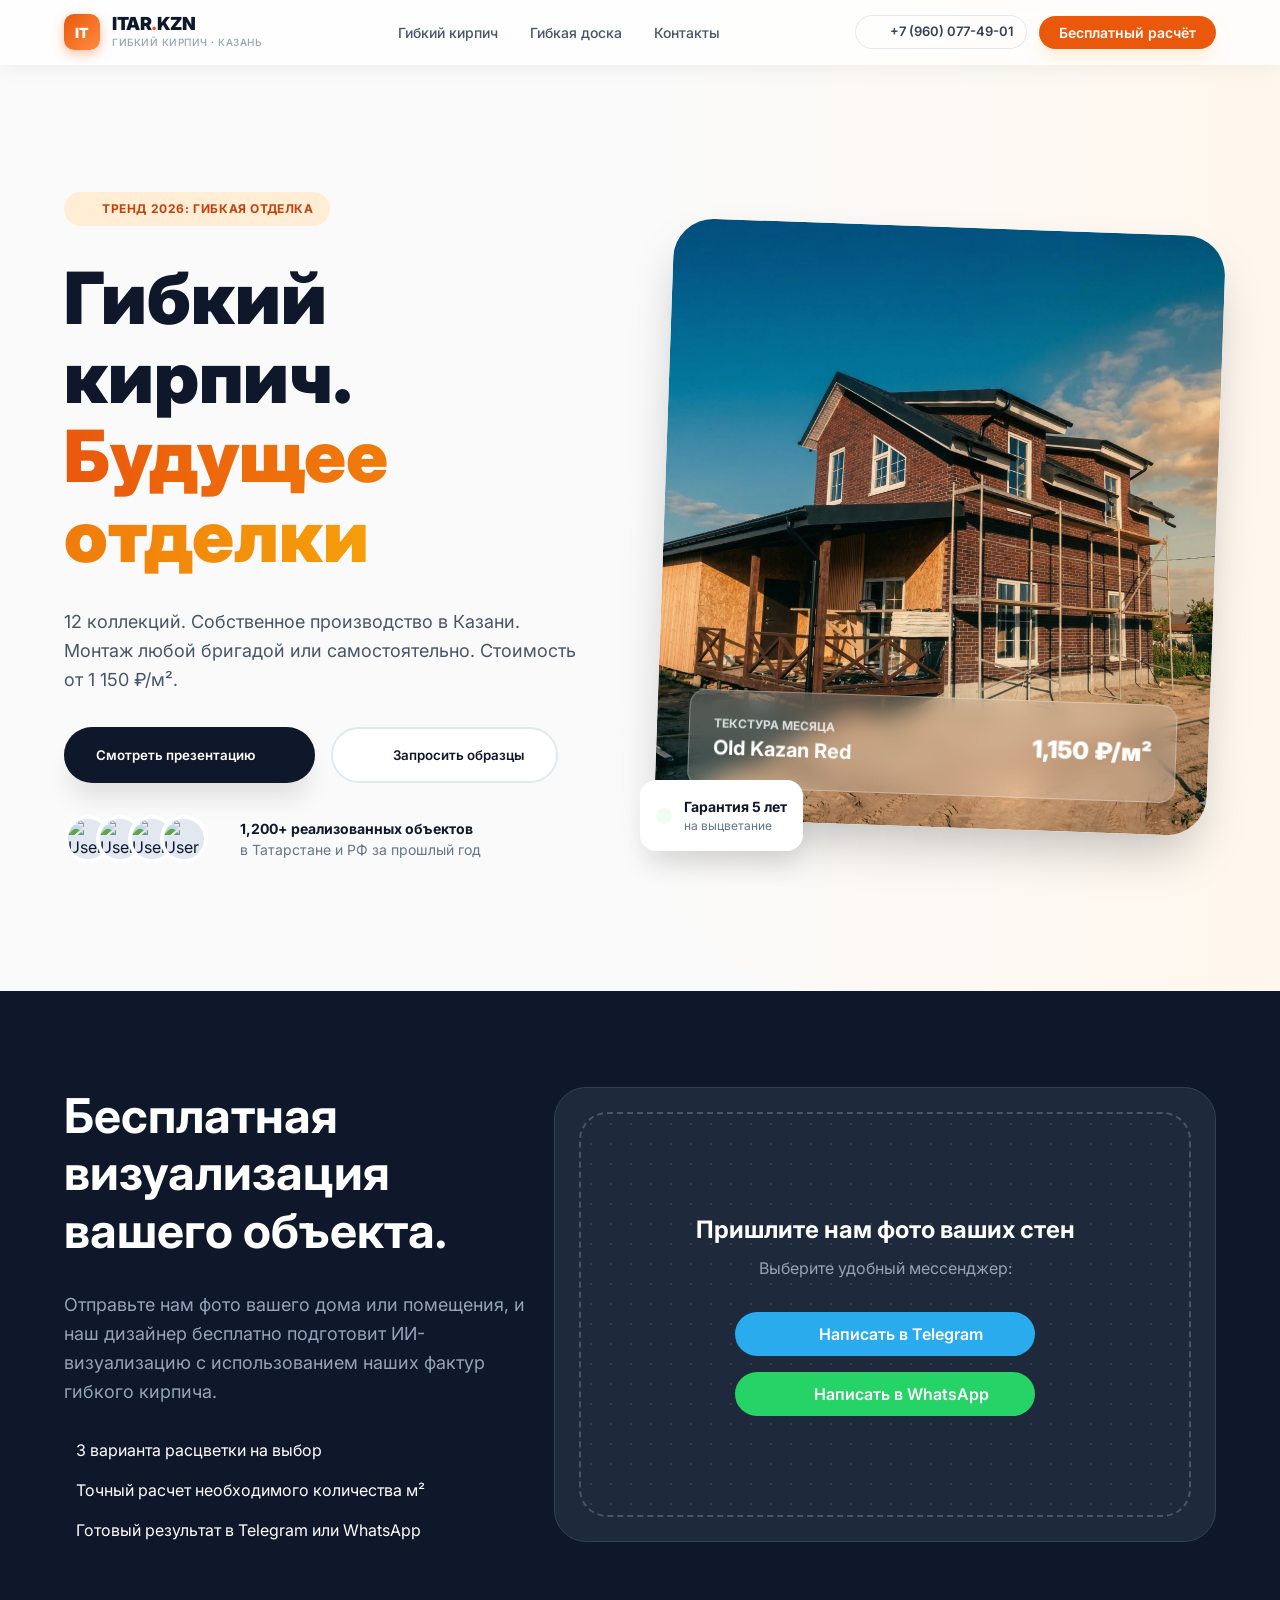
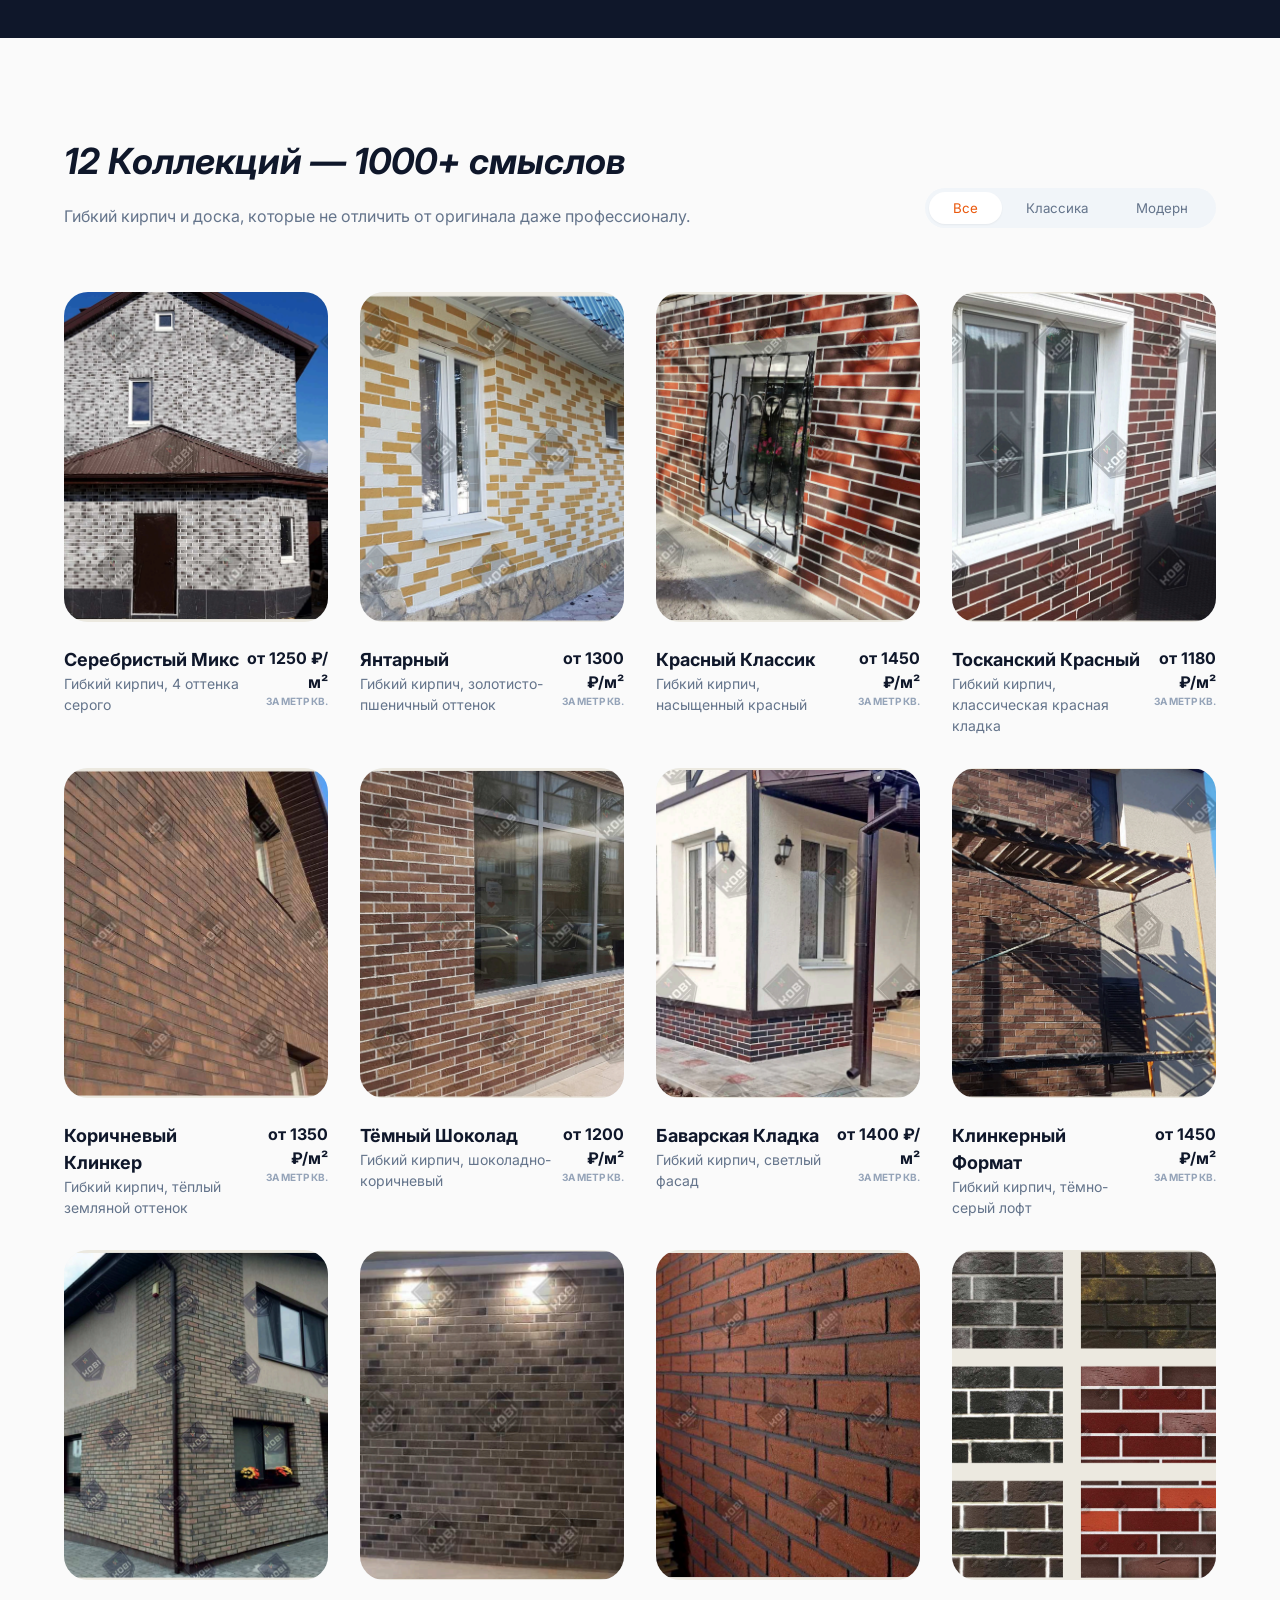
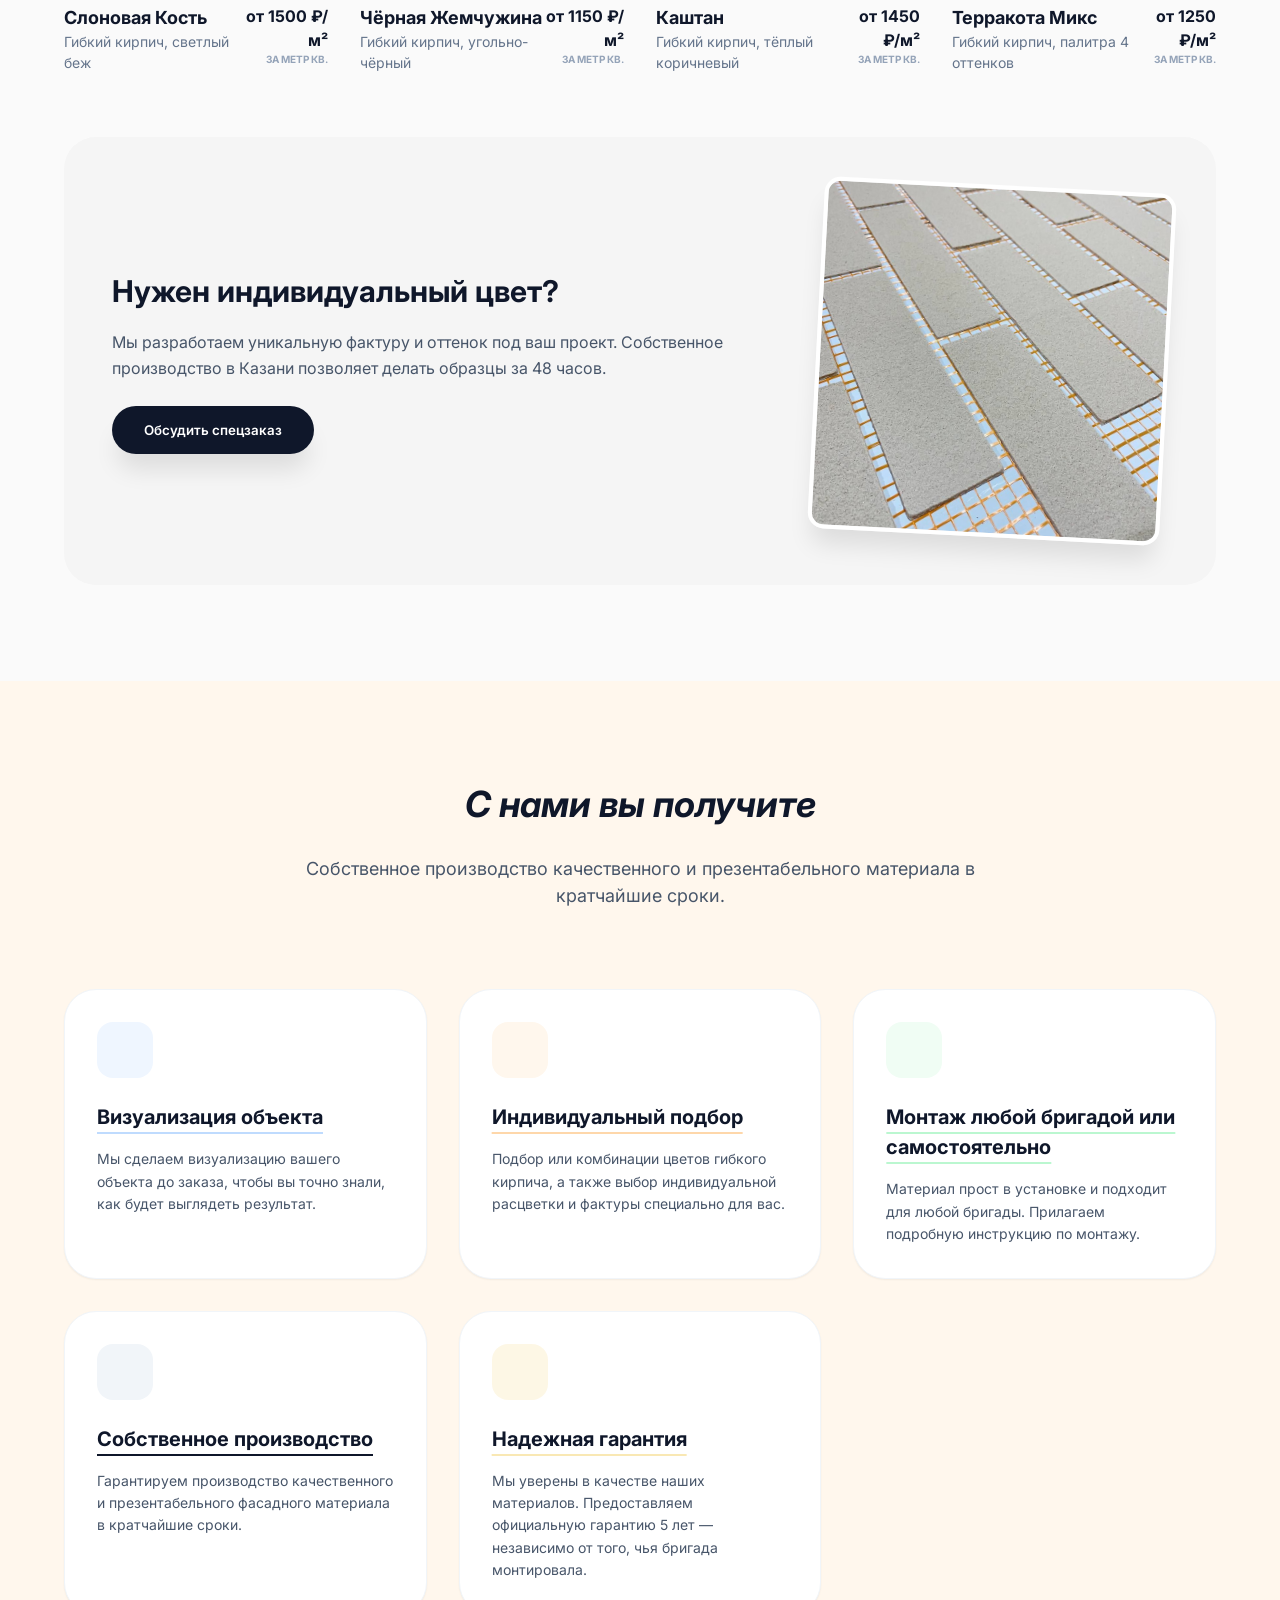
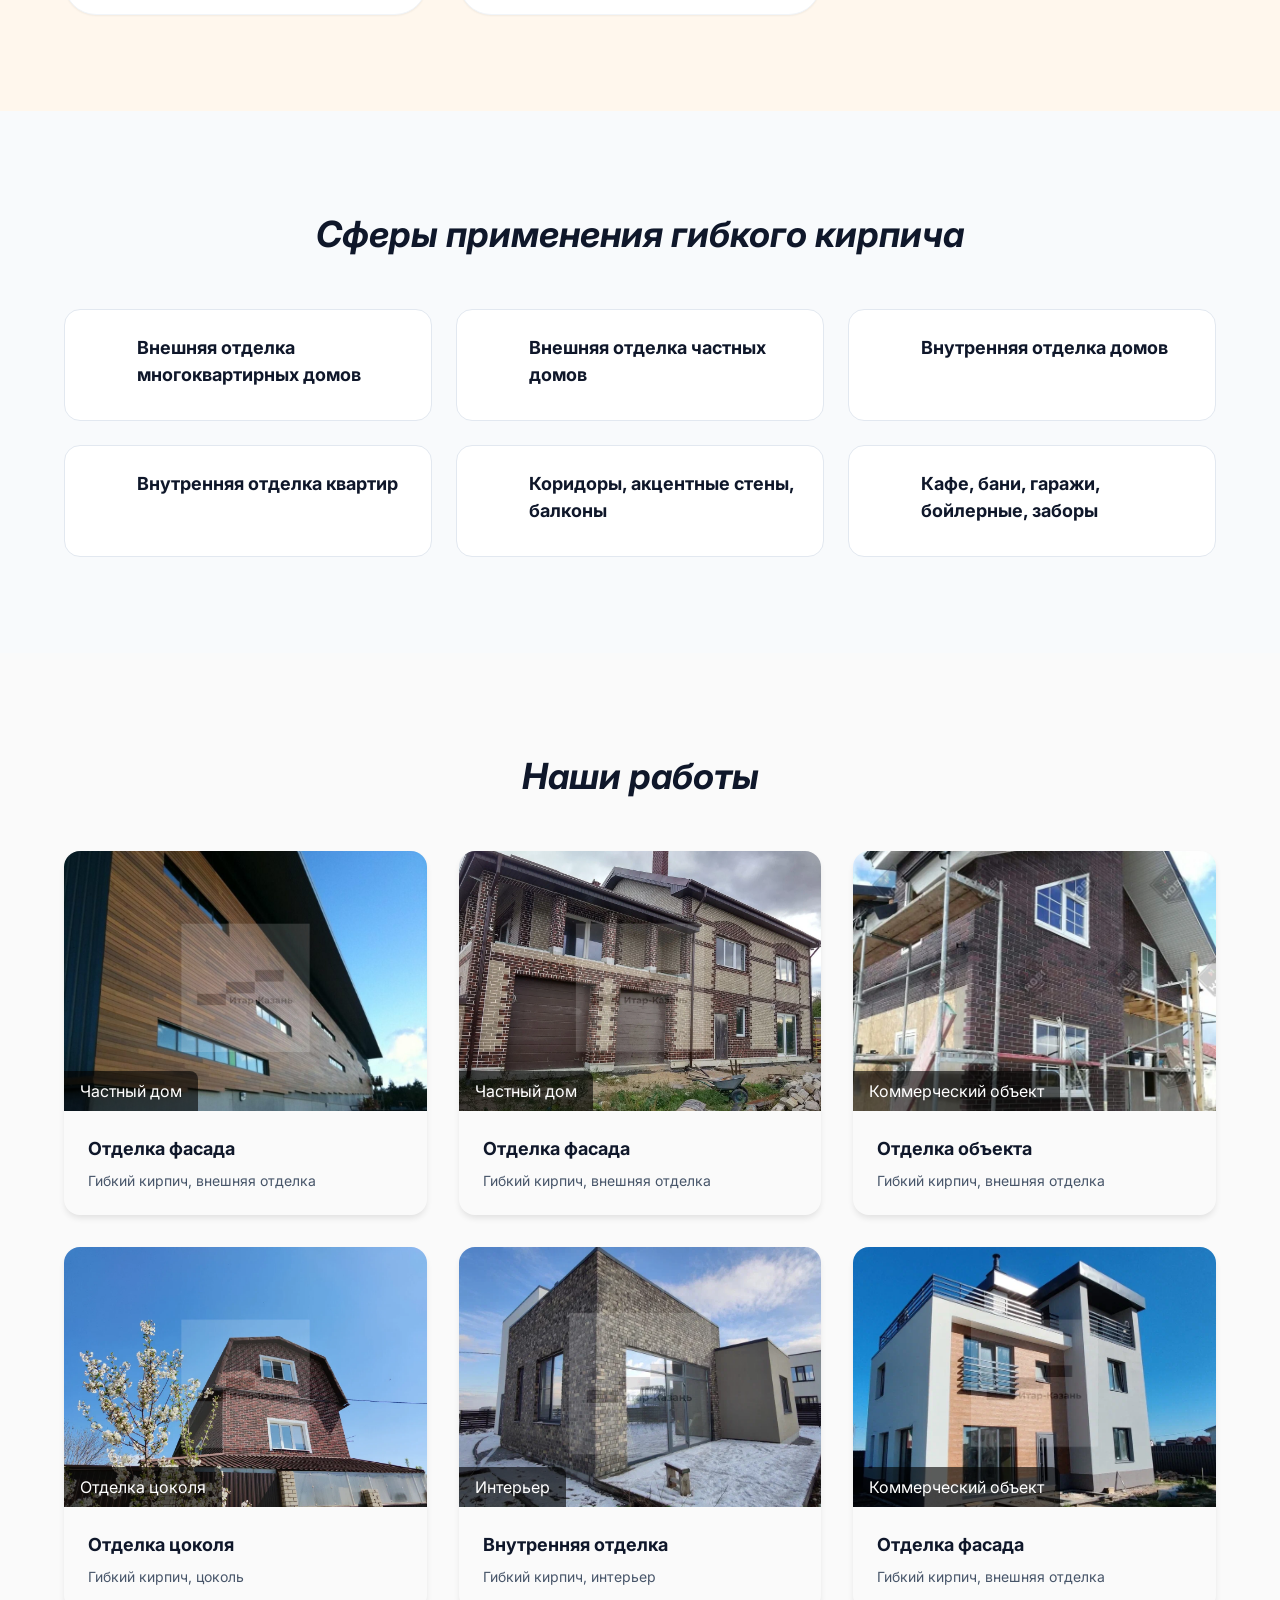
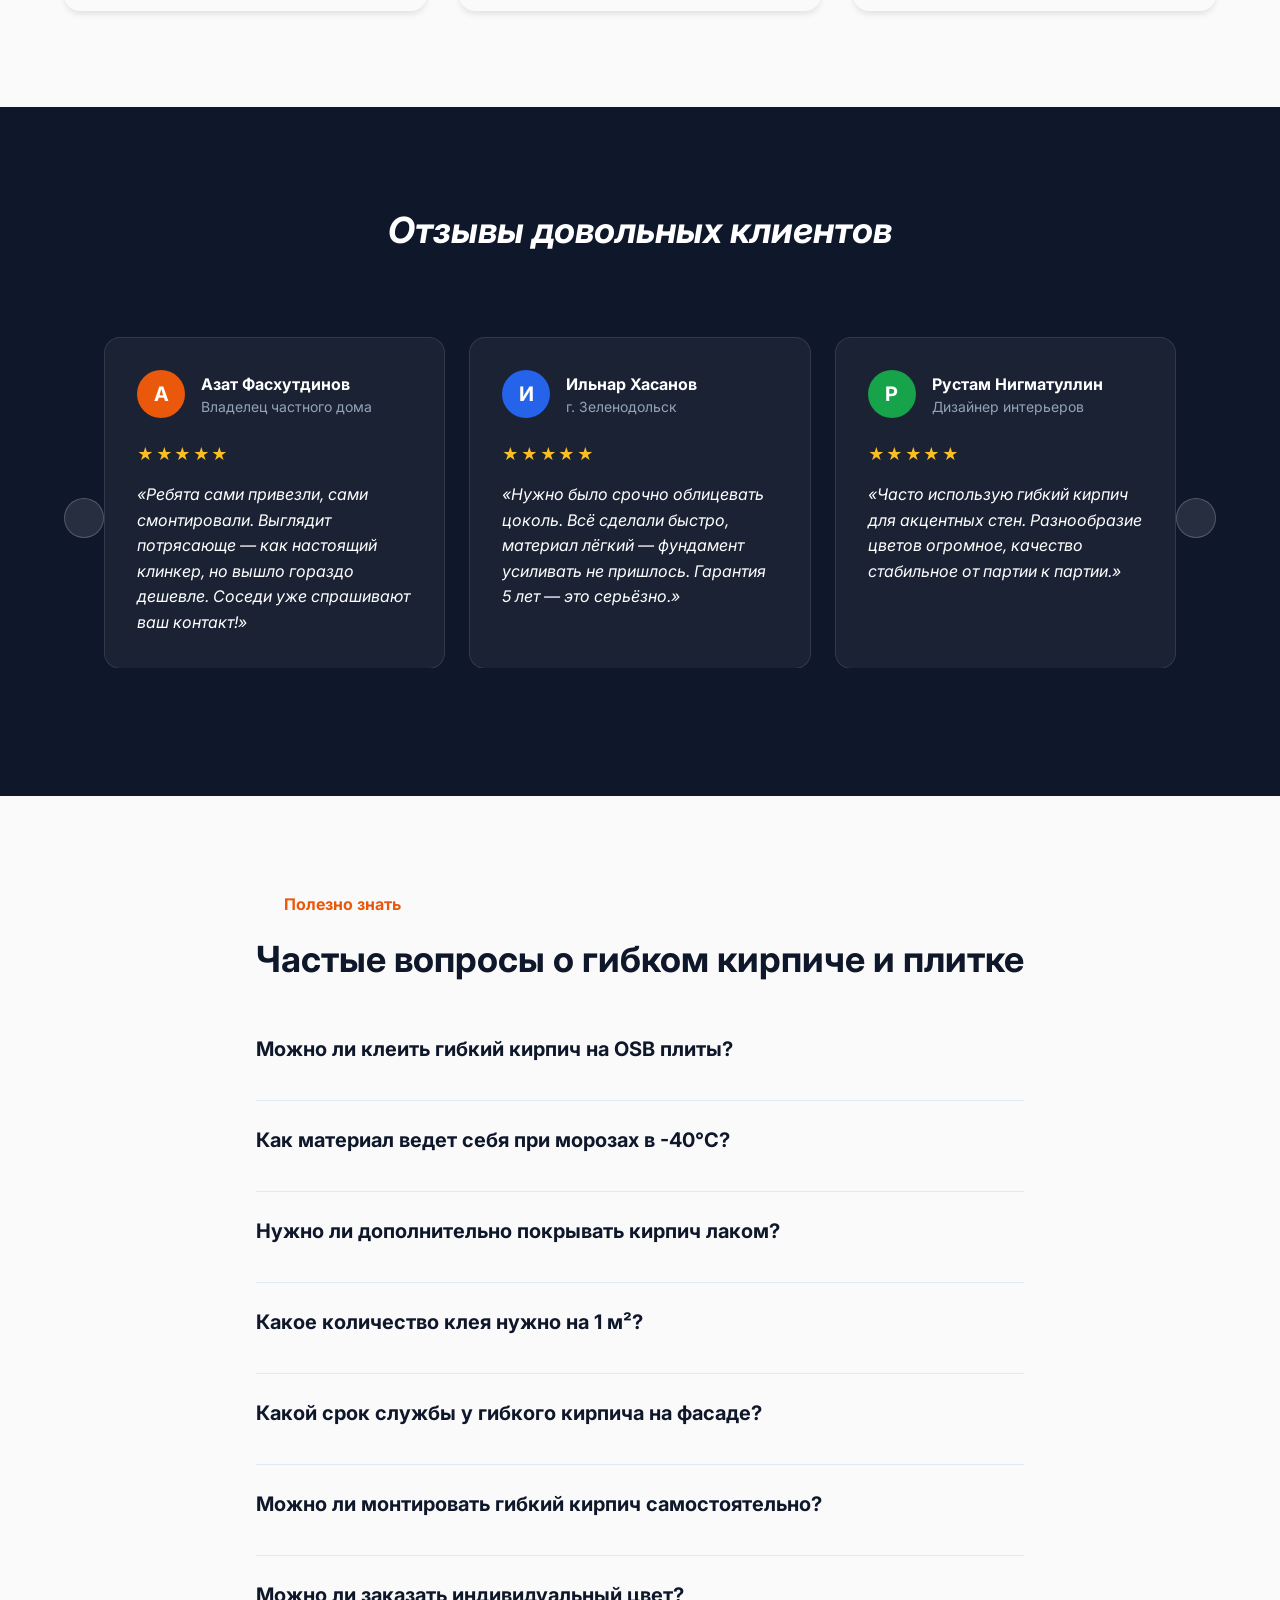
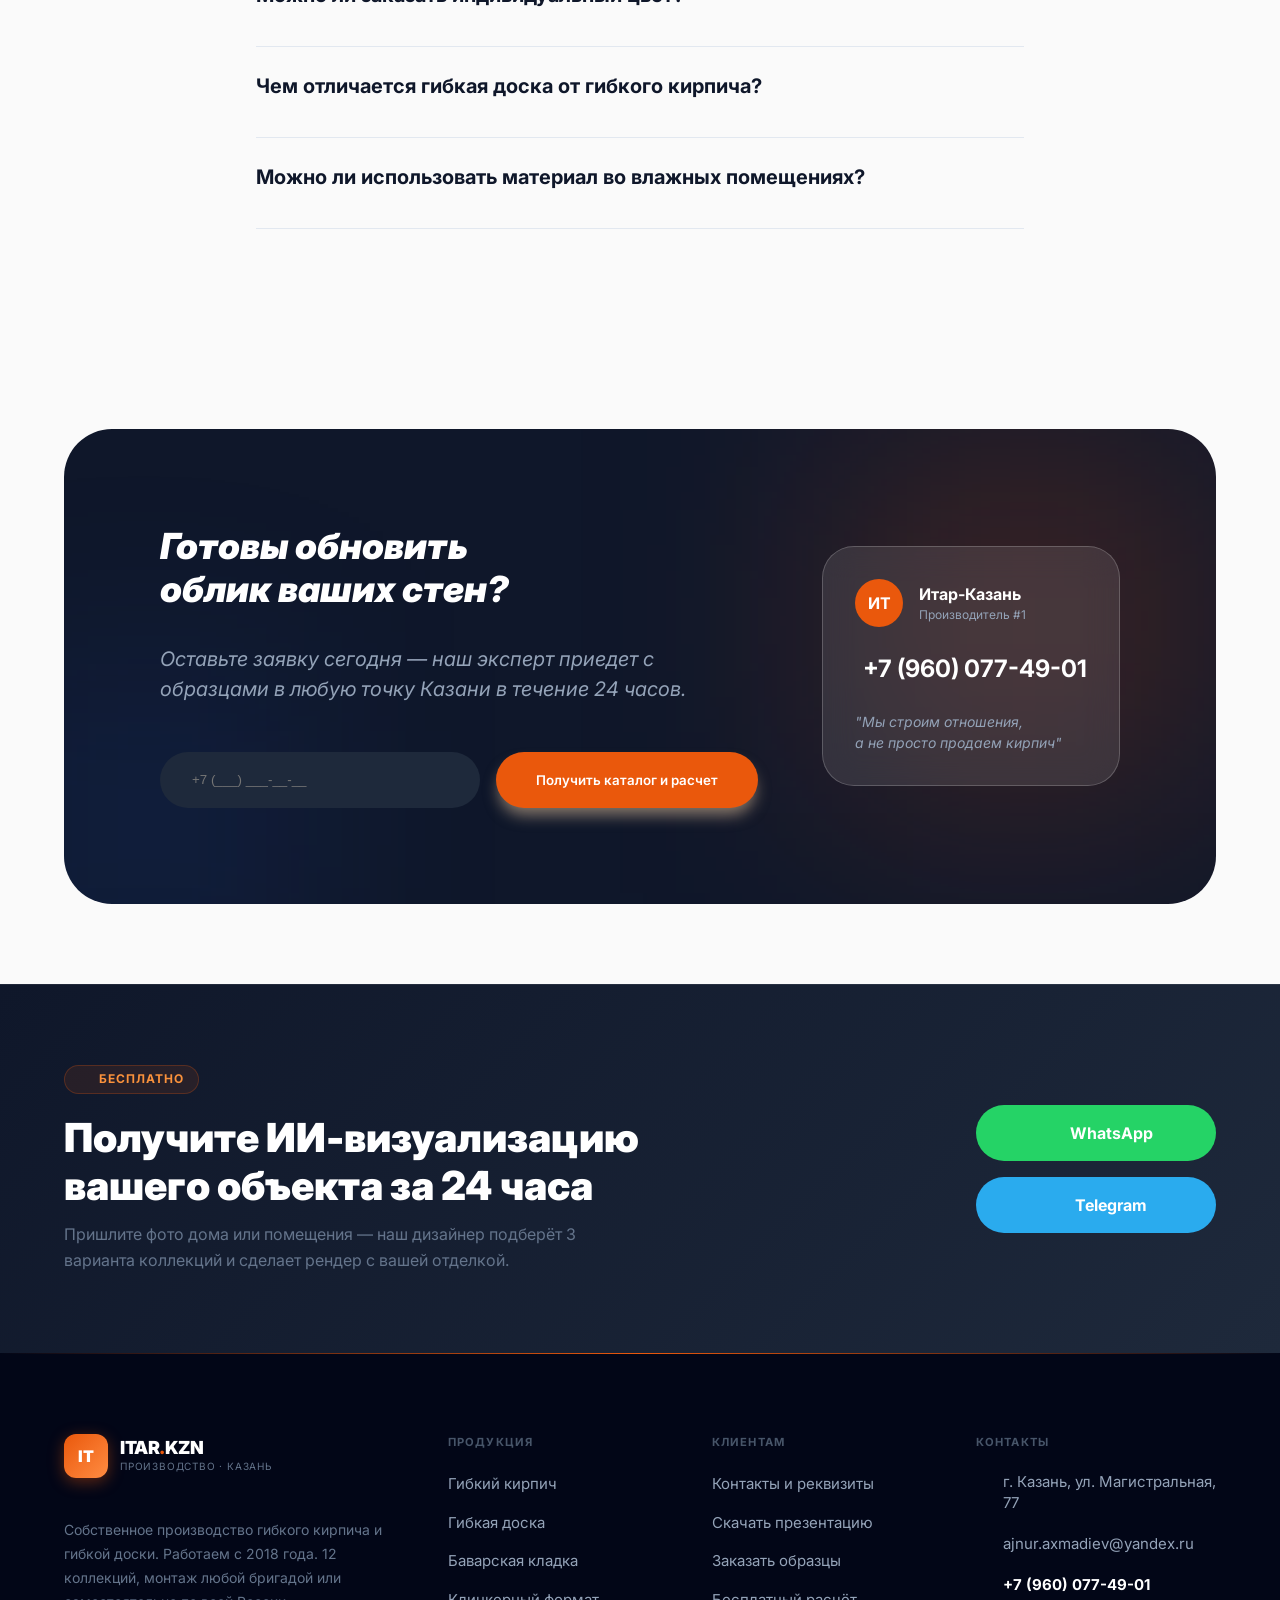
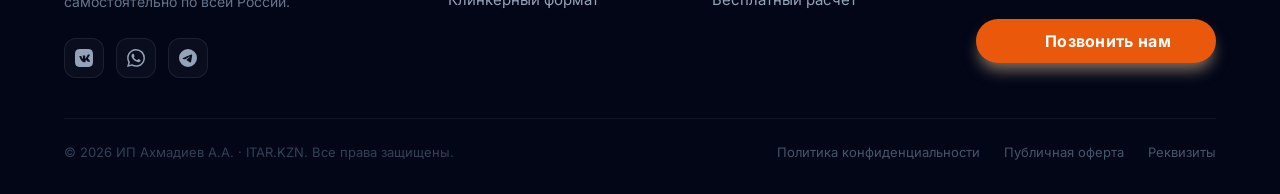
==== commit 37cc6348: "Второй этап правок" ====
--- a/index.html
+++ b/index.html
@@ -16,7 +16,7 @@
         <div class="navbar-inner container flex justify-between items-center">
 
             <!-- Logo -->
-            <a href="#" class="navbar-logo flex items-center gap-3">
+            <a href="index.html" class="navbar-logo flex items-center gap-3">
                 <div class="brand-icon">IT</div>
                 <div>
                     <div class="font-black tracking-tight uppercase" style="font-size: 1.125rem; line-height: 1;">ITAR<span style="color: var(--color-orange-600);">.</span>KZN</div>
@@ -26,10 +26,9 @@
 
             <!-- Desktop nav links -->
             <div class="nav-links">
-                <a href="#visualizer" class="nav-link">Визуализация</a>
-                <a href="#catalog" class="nav-link">Каталог</a>
-                <a href="#benefits" class="nav-link">Преимущества</a>
-                <a href="#faq" class="nav-link">Вопросы</a>
+                <a href="flexible_brick.html" class="nav-link">Гибкий кирпич</a>
+                <a href="flexible_board.html" class="nav-link">Гибкая доска</a>
+                <a href="contacts.html" class="nav-link">Контакты</a>
             </div>
 
             <!-- Right group -->
@@ -60,10 +59,9 @@
             </button>
         </div>
         <div class="mobile-menu-links">
-            <a href="#visualizer">Визуализация</a>
-            <a href="#catalog">Каталог</a>
-            <a href="#benefits">Преимущества</a>
-            <a href="#faq">Вопросы и ответы</a>
+            <a href="flexible_brick.html">Гибкий кирпич</a>
+            <a href="flexible_board.html">Гибкая доска</a>
+            <a href="contacts.html">Контакты</a>
         </div>
         <div class="mobile-menu-footer">
             <a href="tel:+79600774901" style="display:flex;align-items:center;gap:0.5rem;color:var(--color-slate-600);font-weight:500;margin-bottom:1rem;">
@@ -87,7 +85,7 @@
                     <span class="text-gradient">Будущее отделки</span>
                 </h1>
                 <p class="hero-desc">
-                    12 коллекций. Собственное производство в Казани. Монтаж бригадой под нашим контролем. Стоимость от 1 150 ₽/м².
+                    12 коллекций. Собственное производство в Казани. Монтаж любой бригадой или самостоятельно. Стоимость от 1 150 ₽/м².
                 </p>
                 <div class="flex gap-4 flex-wrap" style="margin-top: 2rem;">
                     <button class="btn btn-dark">
@@ -129,7 +127,7 @@
                             <i data-lucide="shield-check"></i>
                         </div>
                         <div>
-                            <div class="font-bold" style="font-size: 0.875rem;">Гарантия 25 лет</div>
+                            <div class="font-bold" style="font-size: 0.875rem;">Гарантия 5 лет</div>
                             <div style="font-size: 0.75rem; color: var(--color-slate-500);">на выцветание</div>
                         </div>
                     </div>
@@ -144,7 +142,7 @@
             <div class="visualizer-text">
                 <h2 class="visualizer-title">Бесплатная<br>визуализация<br>вашего объекта.</h2>
                 <p style="color: var(--color-slate-400); font-size: 1.125rem; margin-bottom: 2rem; line-height: 1.6;">
-                    Отправьте нам фото вашего дома или помещения, и наш дизайнер бесплатно подготовит 3D-макет с использованием наших фактур гибкого кирпича.
+                    Отправьте нам фото вашего дома или помещения, и наш дизайнер бесплатно подготовит ИИ-визуализацию с использованием наших фактур гибкого кирпича.
                 </p>
                 <ul style="display: flex; flex-direction: column; gap: 1rem;">
                     <li class="flex items-center gap-3"><i data-lucide="check-circle-2" style="color: var(--color-orange-500);"></i> 3 варианта расцветки на выбор</li>
@@ -162,10 +160,10 @@
                         <p style="color: var(--color-slate-400); margin-bottom: 2rem;">Выберите удобный мессенджер:</p>
                         
                         <div style="display: flex; flex-direction: column; gap: 1rem; align-items: center;">
-                            <a href="#" class="btn" style="background-color: #2AABEE; color: white; width: 100%; max-width: 300px; display: flex; justify-content: center; gap: 0.75rem;">
+                            <a href="https://t.me/itar_kzn" class="btn" style="background-color: #2AABEE; color: white; width: 100%; max-width: 300px; display: flex; justify-content: center; gap: 0.75rem;" target="_blank">
                                 <i data-lucide="send" style="width: 20px; height: 20px;"></i> Написать в Telegram
                             </a>
-                            <a href="#" class="btn" style="background-color: #25D366; color: white; width: 100%; max-width: 300px; display: flex; justify-content: center; gap: 0.75rem;">
+                            <a href="https://wa.me/79600774901" class="btn" style="background-color: #25D366; color: white; width: 100%; max-width: 300px; display: flex; justify-content: center; gap: 0.75rem;" target="_blank">
                                 <i data-lucide="phone" style="width: 20px; height: 20px;"></i> Написать в WhatsApp
                             </a>
                         </div>
@@ -194,8 +192,7 @@
                 <!-- Product 1 -->
                 <div class="product-card" data-category="classic">
                     <div class="product-image-wrap">
-                        <img src="img/Screenshot_1.png" alt="Баварская Кладка (Микс KOBI)">
-                        <div class="product-badge">Хит продаж</div>
+                        <img src="img/Screenshot_1.png" alt="Серебристый Микс">
                         <button class="product-btn"><i data-lucide="maximize-2" style="width: 20px; height: 20px;"></i></button>
                     </div>
                     <div class="flex justify-between items-start">
@@ -213,8 +210,7 @@
                 <!-- Product 2 -->
                 <div class="product-card" data-category="modern">
                     <div class="product-image-wrap">
-                        <img src="img/Screenshot_2.png" alt="Скандинавский Лофт">
-                        <div class="product-badge">В наличии</div>
+                        <img src="img/Screenshot_2.png" alt="Янтарный">
                         <button class="product-btn"><i data-lucide="maximize-2" style="width: 20px; height: 20px;"></i></button>
                     </div>
                     <div class="flex justify-between items-start">
@@ -232,8 +228,7 @@
                 <!-- Product 3 -->
                 <div class="product-card" data-category="modern">
                     <div class="product-image-wrap">
-                        <img src="img/Screenshot_3.png" alt="Графит Премиум">
-                        <div class="product-badge">В наличии</div>
+                        <img src="img/Screenshot_3.png" alt="Красный Классик">
                         <button class="product-btn"><i data-lucide="maximize-2" style="width: 20px; height: 20px;"></i></button>
                     </div>
                     <div class="flex justify-between items-start">
@@ -251,8 +246,7 @@
                 <!-- Product 4 -->
                 <div class="product-card" data-category="classic">
                     <div class="product-image-wrap">
-                        <img src="img/Screenshot_4.png" alt="Старый Кирпич">
-                        <div class="product-badge">В наличии</div>
+                        <img src="img/Screenshot_4.png" alt="Тосканский Красный">
                         <button class="product-btn"><i data-lucide="maximize-2" style="width: 20px; height: 20px;"></i></button>
                     </div>
                     <div class="flex justify-between items-start">
@@ -270,8 +264,7 @@
                 <!-- Product 5 -->
                 <div class="product-card" data-category="classic">
                     <div class="product-image-wrap">
-                        <img src="img/Screenshot_5.png" alt="Английский Клинкер">
-                        <div class="product-badge">В наличии</div>
+                        <img src="img/Screenshot_5.png" alt="Коричневый Клинкер">
                         <button class="product-btn"><i data-lucide="maximize-2" style="width: 20px; height: 20px;"></i></button>
                     </div>
                     <div class="flex justify-between items-start">
@@ -289,8 +282,7 @@
                 <!-- Product 6 -->
                 <div class="product-card" data-category="modern">
                     <div class="product-image-wrap">
-                        <img src="img/Screenshot_6.png" alt="Белый Лофт">
-                        <div class="product-badge">Под заказ</div>
+                        <img src="img/Screenshot_6.png" alt="Тёмный Шоколад">
                         <button class="product-btn"><i data-lucide="maximize-2" style="width: 20px; height: 20px;"></i></button>
                     </div>
                     <div class="flex justify-between items-start">
@@ -307,34 +299,90 @@
 
                 <!-- Product 7 -->
                 <div class="product-card" data-category="classic">
-                    <div class="product-image-wrap">
-                        <img src="img/Screenshot_7.png" alt="Амстердам">
-                        <div class="product-badge">В наличии</div>
-                        <button class="product-btn"><i data-lucide="maximize-2" style="width: 20px; height: 20px;"></i></button>
-                    </div>
-                    <div class="flex justify-between items-start">
-                        <div>
-                            <h3 class="font-bold" style="font-size: 1.125rem; transition: color 0.3s;" onmouseover="this.style.color='var(--color-orange-600)'" onmouseout="this.style.color='inherit'">Баварская Кладка</h3>
-                            <p style="color: var(--color-slate-500); font-size: 0.875rem;">Гибкий кирпич, светлый фасад</p>
-                        </div>
-                        <div style="text-align: right;">
-                            <div class="font-bold">от 1400 ₽/м²</div>
-                            <div style="font-size: 0.625rem; color: var(--color-slate-400); text-transform: uppercase; font-weight: 700;">За метр кв.</div>
-                        </div>
-                    </div>
+                    <a href="bavarian_masonry.html" style="text-decoration:none;color:inherit;display:block">
+                        <div class="product-image-wrap">
+                            <img src="img/Screenshot_7.png" alt="Баварская Кладка">
+                            <button class="product-btn"><i data-lucide="maximize-2" style="width: 20px; height: 20px;"></i></button>
+                        </div>
+                        <div class="flex justify-between items-start">
+                            <div>
+                                <h3 class="font-bold" style="font-size: 1.125rem; transition: color 0.3s;">Баварская Кладка</h3>
+                                <p style="color: var(--color-slate-500); font-size: 0.875rem;">Гибкий кирпич, светлый фасад</p>
+                            </div>
+                            <div style="text-align: right;">
+                                <div class="font-bold">от 1400 ₽/м²</div>
+                                <div style="font-size: 0.625rem; color: var(--color-slate-400); text-transform: uppercase; font-weight: 700;">За метр кв.</div>
+                            </div>
+                        </div>
+                    </a>
                 </div>
 
                 <!-- Product 8 -->
                 <div class="product-card" data-category="modern">
+                    <a href="clinker_format.html" style="text-decoration:none;color:inherit;display:block">
+                        <div class="product-image-wrap">
+                            <img src="img/Screenshot_8.png" alt="Клинкерный Формат">
+                            <button class="product-btn"><i data-lucide="maximize-2" style="width: 20px; height: 20px;"></i></button>
+                        </div>
+                        <div class="flex justify-between items-start">
+                            <div>
+                                <h3 class="font-bold" style="font-size: 1.125rem; transition: color 0.3s;">Клинкерный Формат</h3>
+                                <p style="color: var(--color-slate-500); font-size: 0.875rem;">Гибкий кирпич, тёмно-серый лофт</p>
+                            </div>
+                            <div style="text-align: right;">
+                                <div class="font-bold">от 1450 ₽/м²</div>
+                                <div style="font-size: 0.625rem; color: var(--color-slate-400); text-transform: uppercase; font-weight: 700;">За метр кв.</div>
+                            </div>
+                        </div>
+                    </a>
+                </div>
+
+                <!-- Product 9 -->
+                <div class="product-card" data-category="classic">
                     <div class="product-image-wrap">
-                        <img src="img/Screenshot_8.png" alt="Антрацит">
-                        <div class="product-badge">В наличии</div>
+                        <img src="img/Screenshot_9.png" alt="Слоновая Кость">
                         <button class="product-btn"><i data-lucide="maximize-2" style="width: 20px; height: 20px;"></i></button>
                     </div>
                     <div class="flex justify-between items-start">
                         <div>
-                            <h3 class="font-bold" style="font-size: 1.125rem; transition: color 0.3s;" onmouseover="this.style.color='var(--color-orange-600)'" onmouseout="this.style.color='inherit'">Стальной Графит</h3>
-                            <p style="color: var(--color-slate-500); font-size: 0.875rem;">Гибкий кирпич, тёмно-серый</p>
+                            <h3 class="font-bold" style="font-size: 1.125rem; transition: color 0.3s;" onmouseover="this.style.color='var(--color-orange-600)'" onmouseout="this.style.color='inherit'">Слоновая Кость</h3>
+                            <p style="color: var(--color-slate-500); font-size: 0.875rem;">Гибкий кирпич, светлый беж</p>
+                        </div>
+                        <div style="text-align: right;">
+                            <div class="font-bold">от 1500 ₽/м²</div>
+                            <div style="font-size: 0.625rem; color: var(--color-slate-400); text-transform: uppercase; font-weight: 700;">За метр кв.</div>
+                        </div>
+                    </div>
+                </div>
+
+                <!-- Product 10 -->
+                <div class="product-card" data-category="modern">
+                    <div class="product-image-wrap">
+                        <img src="img/Screenshot_10.png" alt="Чёрная Жемчужина">
+                        <button class="product-btn"><i data-lucide="maximize-2" style="width: 20px; height: 20px;"></i></button>
+                    </div>
+                    <div class="flex justify-between items-start">
+                        <div>
+                            <h3 class="font-bold" style="font-size: 1.125rem; transition: color 0.3s;" onmouseover="this.style.color='var(--color-orange-600)'" onmouseout="this.style.color='inherit'">Чёрная Жемчужина</h3>
+                            <p style="color: var(--color-slate-500); font-size: 0.875rem;">Гибкий кирпич, угольно-чёрный</p>
+                        </div>
+                        <div style="text-align: right;">
+                            <div class="font-bold">от 1150 ₽/м²</div>
+                            <div style="font-size: 0.625rem; color: var(--color-slate-400); text-transform: uppercase; font-weight: 700;">За метр кв.</div>
+                        </div>
+                    </div>
+                </div>
+
+                <!-- Product 11 -->
+                <div class="product-card" data-category="classic">
+                    <div class="product-image-wrap">
+                        <img src="img/Screenshot_11.png" alt="Каштан">
+                        <button class="product-btn"><i data-lucide="maximize-2" style="width: 20px; height: 20px;"></i></button>
+                    </div>
+                    <div class="flex justify-between items-start">
+                        <div>
+                            <h3 class="font-bold" style="font-size: 1.125rem; transition: color 0.3s;" onmouseover="this.style.color='var(--color-orange-600)'" onmouseout="this.style.color='inherit'">Каштан</h3>
+                            <p style="color: var(--color-slate-500); font-size: 0.875rem;">Гибкий кирпич, тёплый коричневый</p>
                         </div>
                         <div style="text-align: right;">
                             <div class="font-bold">от 1450 ₽/м²</div>
@@ -343,68 +391,10 @@
                     </div>
                 </div>
 
-                <!-- Product 9 -->
-                <div class="product-card" data-category="classic">
-                    <div class="product-image-wrap">
-                        <img src="img/Screenshot_9.png" alt="Венеция">
-                        <div class="product-badge">Под заказ</div>
-                        <button class="product-btn"><i data-lucide="maximize-2" style="width: 20px; height: 20px;"></i></button>
-                    </div>
-                    <div class="flex justify-between items-start">
-                        <div>
-                            <h3 class="font-bold" style="font-size: 1.125rem; transition: color 0.3s;" onmouseover="this.style.color='var(--color-orange-600)'" onmouseout="this.style.color='inherit'">Слоновая Кость</h3>
-                            <p style="color: var(--color-slate-500); font-size: 0.875rem;">Гибкий кирпич, светлый беж</p>
-                        </div>
-                        <div style="text-align: right;">
-                            <div class="font-bold">от 1500 ₽/м²</div>
-                            <div style="font-size: 0.625rem; color: var(--color-slate-400); text-transform: uppercase; font-weight: 700;">За метр кв.</div>
-                        </div>
-                    </div>
-                </div>
-
-                <!-- Product 10 -->
-                <div class="product-card" data-category="modern">
-                    <div class="product-image-wrap">
-                        <img src="img/Screenshot_10.png" alt="Песчаник">
-                        <div class="product-badge">В наличии</div>
-                        <button class="product-btn"><i data-lucide="maximize-2" style="width: 20px; height: 20px;"></i></button>
-                    </div>
-                    <div class="flex justify-between items-start">
-                        <div>
-                            <h3 class="font-bold" style="font-size: 1.125rem; transition: color 0.3s;" onmouseover="this.style.color='var(--color-orange-600)'" onmouseout="this.style.color='inherit'">Чёрная Жемчужина</h3>
-                            <p style="color: var(--color-slate-500); font-size: 0.875rem;">Гибкий кирпич, угольно-чёрный</p>
-                        </div>
-                        <div style="text-align: right;">
-                            <div class="font-bold">от 1150 ₽/м²</div>
-                            <div style="font-size: 0.625rem; color: var(--color-slate-400); text-transform: uppercase; font-weight: 700;">За метр кв.</div>
-                        </div>
-                    </div>
-                </div>
-
-                <!-- Product 11 -->
-                <div class="product-card" data-category="classic">
-                    <div class="product-image-wrap">
-                        <img src="img/Screenshot_11.png" alt="Манхэттен">
-                        <div class="product-badge">В наличии</div>
-                        <button class="product-btn"><i data-lucide="maximize-2" style="width: 20px; height: 20px;"></i></button>
-                    </div>
-                    <div class="flex justify-between items-start">
-                        <div>
-                            <h3 class="font-bold" style="font-size: 1.125rem; transition: color 0.3s;" onmouseover="this.style.color='var(--color-orange-600)'" onmouseout="this.style.color='inherit'">Каштан</h3>
-                            <p style="color: var(--color-slate-500); font-size: 0.875rem;">Гибкий кирпич, тёплый коричневый</p>
-                        </div>
-                        <div style="text-align: right;">
-                            <div class="font-bold">от 1450 ₽/м²</div>
-                            <div style="font-size: 0.625rem; color: var(--color-slate-400); text-transform: uppercase; font-weight: 700;">За метр кв.</div>
-                        </div>
-                    </div>
-                </div>
-
                 <!-- Product 12 -->
                 <div class="product-card" data-category="modern">
                     <div class="product-image-wrap">
-                        <img src="img/Screenshot_12.png" alt="Терракота">
-                        <div class="product-badge">В наличии</div>
+                        <img src="img/Screenshot_12.png" alt="Терракота Микс">
                         <button class="product-btn"><i data-lucide="maximize-2" style="width: 20px; height: 20px;"></i></button>
                     </div>
                     <div class="flex justify-between items-start">
@@ -455,8 +445,8 @@
                 </div>
                 <div class="benefit-card">
                     <div class="benefit-icon green"><i data-lucide="hammer" style="width: 28px; height: 28px;"></i></div>
-                    <h3 style="font-size: 1.25rem; font-weight: 700; margin-bottom: 1rem; text-decoration: underline; text-decoration-color: var(--color-green-200); text-underline-offset: 8px;">Профессиональный монтаж</h3>
-                    <p style="color: var(--color-slate-600); font-size: 0.875rem; line-height: 1.6;">Монтаж под нашим строгим контролем собственной бригадой. Экономия бюджета с выгодой в 2 раза.</p>
+                    <h3 style="font-size: 1.25rem; font-weight: 700; margin-bottom: 1rem; text-decoration: underline; text-decoration-color: var(--color-green-200); text-underline-offset: 8px;">Монтаж любой бригадой или самостоятельно</h3>
+                    <p style="color: var(--color-slate-600); font-size: 0.875rem; line-height: 1.6;">Материал прост в установке и подходит для любой бригады. Прилагаем подробную инструкцию по монтажу.</p>
                 </div>
                 <div class="benefit-card">
                     <div class="benefit-icon" style="background-color: var(--color-slate-100); color: var(--color-slate-800);"><i data-lucide="factory" style="width: 28px; height: 28px;"></i></div>
@@ -466,7 +456,7 @@
                 <div class="benefit-card">
                     <div class="benefit-icon" style="background-color: rgba(234, 179, 8, 0.1); color: rgb(202, 138, 4);"><i data-lucide="shield-check" style="width: 28px; height: 28px;"></i></div>
                     <h3 style="font-size: 1.25rem; font-weight: 700; margin-bottom: 1rem; text-decoration: underline; text-decoration-color: rgba(234, 179, 8, 0.3); text-underline-offset: 8px;">Надежная гарантия</h3>
-                    <p style="color: var(--color-slate-600); font-size: 0.875rem; line-height: 1.6;">Мы уверены в качестве наших материалов и работ. Предоставляем официальную гарантию 5 лет после монтажа.</p>
+                    <p style="color: var(--color-slate-600); font-size: 0.875rem; line-height: 1.6;">Мы уверены в качестве наших материалов. Предоставляем официальную гарантию 5 лет — независимо от того, чья бригада монтировала.</p>
                 </div>
             </div>
         </div>
@@ -700,7 +690,7 @@
                             Какой срок службы у гибкого кирпича на фасаде? <i data-lucide="chevron-right" class="faq-icon"></i>
                         </div>
                         <div class="faq-answer">
-                            При правильном монтаже и эксплуатации — от 25 лет и более. Мы даём официальную гарантию 5 лет после монтажа нашей бригадой.
+                            При правильном монтаже и эксплуатации — от 25 лет и более. Мы даём официальную гарантию 5 лет на материал — независимо от того, чья бригада выполняла монтаж.
                         </div>
                     </div>
                     <div class="faq-item">
@@ -708,7 +698,7 @@
                             Можно ли монтировать гибкий кирпич самостоятельно? <i data-lucide="chevron-right" class="faq-icon"></i>
                         </div>
                         <div class="faq-answer">
-                            Да, материал прост в монтаже: подходит обычный плиточный клей, не нужны специнструменты. Однако для сохранения гарантии рекомендуем монтаж нашей бригадой со скидкой до 20% от прайса.
+                            Да, материал прост в монтаже: подходит обычный плиточный клей, не нужны специнструменты. Гарантия 5 лет на материал сохраняется при монтаже любой бригадой.
                         </div>
                     </div>
                     <div class="faq-item">
@@ -790,6 +780,29 @@
         }
     </style>
 
+    <!-- Pre-footer CTA Banner -->
+    <section style="background:linear-gradient(135deg,#0f172a 0%,#1e293b 100%);border-top:1px solid rgba(255,255,255,.06);padding:5rem 0;">
+        <div class="container" style="display:grid;grid-template-columns:1fr auto;gap:3rem;align-items:center;flex-wrap:wrap">
+            <div>
+                <div style="display:inline-flex;align-items:center;gap:.5rem;background:rgba(234,88,12,.1);border:1px solid rgba(234,88,12,.25);color:#fb923c;padding:.3rem .875rem;border-radius:9999px;font-size:.75rem;font-weight:700;text-transform:uppercase;letter-spacing:.08em;margin-bottom:1.25rem">
+                    <i data-lucide="zap" style="width:12px;height:12px"></i> Бесплатно
+                </div>
+                <h2 style="font-size:clamp(1.75rem,3.5vw,2.5rem);font-weight:900;color:white;line-height:1.2;margin-bottom:.75rem">
+                    Получите ИИ-визуализацию<br>вашего объекта за 24 часа
+                </h2>
+                <p style="color:#64748b;font-size:1rem;max-width:36rem;line-height:1.6">Пришлите фото дома или помещения — наш дизайнер подберёт 3 варианта коллекций и сделает рендер с вашей отделкой.</p>
+            </div>
+            <div style="display:flex;flex-direction:column;gap:1rem;min-width:240px">
+                <a href="https://wa.me/79600774901?text=Привет! Хочу бесплатную визуализацию" target="_blank" class="btn" style="background:#25D366;color:white;padding:1rem 2rem;display:flex;align-items:center;gap:.75rem;justify-content:center;font-weight:700;white-space:nowrap">
+                    <i data-lucide="phone" style="width:18px;height:18px"></i> WhatsApp
+                </a>
+                <a href="https://t.me/itar_kzn" target="_blank" class="btn" style="background:#2AABEE;color:white;padding:1rem 2rem;display:flex;align-items:center;gap:.75rem;justify-content:center;font-weight:700;white-space:nowrap">
+                    <i data-lucide="send" style="width:18px;height:18px"></i> Telegram
+                </a>
+            </div>
+        </div>
+    </section>
+
     <!-- Footer -->
     <footer class="site-footer">
 
@@ -799,11 +812,11 @@
         <div class="container">
 
             <!-- Main footer grid -->
-            <div class="footer-main">
+            <div class="footer-main" style="grid-template-columns: 1.6fr 1fr 1fr 1.2fr">
 
                 <!-- Brand column -->
                 <div class="footer-brand">
-                    <a href="#" class="flex items-center gap-3" style="text-decoration:none;margin-bottom:1.5rem;display:inline-flex;">
+                    <a href="index.html" class="flex items-center gap-3" style="text-decoration:none;margin-bottom:1.5rem;display:inline-flex;">
                         <div style="width:2.75rem;height:2.75rem;background:linear-gradient(135deg,var(--color-orange-600),#ff8c42);border-radius:0.75rem;display:flex;align-items:center;justify-content:center;color:white;font-weight:900;font-size:1rem;box-shadow:0 4px 16px rgba(234,88,12,0.4);">IT</div>
                         <div>
                             <div class="font-black tracking-tight uppercase" style="font-size:1.125rem;color:white;line-height:1;">ITAR<span style="color:var(--color-orange-600);">.</span>KZN</div>
@@ -811,46 +824,46 @@
                         </div>
                     </a>
                     <p style="font-size:0.875rem;color:#64748b;line-height:1.7;max-width:22rem;">
-                        Собственное производство гибкого кирпича и гибкой доски. Работаем с 2018 года. 12 коллекций, монтаж под&nbsp;ключ по всей России.
+                        Собственное производство гибкого кирпича и гибкой доски. Работаем с 2018 года. 12 коллекций, монтаж любой бригадой или самостоятельно по всей России.
                     </p>
-                    <div class="footer-socials">
-                        <a href="#" class="footer-social-btn" aria-label="ВКонтакте">
+                    <div class="footer-socials" style="margin-top:1.5rem">
+                        <a href="https://vk.com/itar_kzn" class="footer-social-btn" aria-label="ВКонтакте" target="_blank">
                             <svg width="18" height="18" viewBox="0 0 24 24" fill="currentColor"><path d="M15.684 0H8.316C1.592 0 0 1.592 0 8.316v7.368C0 22.408 1.592 24 8.316 24h7.368C22.408 24 24 22.408 24 15.684V8.316C24 1.592 22.408 0 15.684 0zm3.692 17.123h-1.744c-.66 0-.862-.525-2.049-1.714-1.033-1.001-1.49-.874-1.49.287v1.427c0 .375-.12.6-1.1.6-1.624 0-3.42-.998-4.684-2.853-1.9-2.674-2.423-4.668-2.423-5.081 0-.201.08-.39.39-.39h1.744c.288 0 .398.133.51.453.562 1.62 1.5 3.043 1.885 3.043.145 0 .21-.067.21-.432V9.982c-.043-.776-.456-.84-.456-1.115 0-.148.12-.3.31-.3h2.745c.24 0 .325.125.325.39v3.274c0 .24.105.325.17.325.14 0 .26-.085.519-.345 1.608-1.8 2.756-4.574 2.756-4.574.076-.15.21-.29.449-.29h1.745c.52 0 .633.267.52.59-.218.99-2.327 3.99-2.327 3.99-.186.305-.252.44 0 .78.186.26.794.8 1.2 1.284.744.861 1.318 1.584 1.47 2.082.135.493-.141.744-.634.744z"/></svg>
                         </a>
-                        <a href="#" class="footer-social-btn" aria-label="WhatsApp">
+                        <a href="https://wa.me/79600774901" class="footer-social-btn" aria-label="WhatsApp" target="_blank">
                             <svg width="18" height="18" viewBox="0 0 24 24" fill="currentColor"><path d="M17.472 14.382c-.297-.149-1.758-.867-2.03-.967-.273-.099-.471-.148-.67.15-.197.297-.767.966-.94 1.164-.173.199-.347.223-.644.075-.297-.15-1.255-.463-2.39-1.475-.883-.788-1.48-1.761-1.653-2.059-.173-.297-.018-.458.13-.606.134-.133.298-.347.446-.52.149-.174.198-.298.298-.497.099-.198.05-.371-.025-.52-.075-.149-.669-1.612-.916-2.207-.242-.579-.487-.5-.669-.51-.173-.008-.371-.01-.57-.01-.198 0-.52.074-.792.372-.272.297-1.04 1.016-1.04 2.479 0 1.462 1.065 2.875 1.213 3.074.149.198 2.096 3.2 5.077 4.487.709.306 1.262.489 1.694.625.712.227 1.36.195 1.871.118.571-.085 1.758-.719 2.006-1.413.248-.694.248-1.289.173-1.413-.074-.124-.272-.198-.57-.347m-5.421 7.403h-.004a9.87 9.87 0 01-5.031-1.378l-.361-.214-3.741.982.998-3.648-.235-.374a9.86 9.86 0 01-1.51-5.26c.001-5.45 4.436-9.884 9.888-9.884 2.64 0 5.122 1.03 6.988 2.898a9.825 9.825 0 012.893 6.994c-.003 5.45-4.437 9.884-9.885 9.884m8.413-18.297A11.815 11.815 0 0012.05 0C5.495 0 .16 5.335.157 11.892c0 2.096.547 4.142 1.588 5.945L.057 24l6.305-1.654a11.882 11.882 0 005.683 1.448h.005c6.554 0 11.89-5.335 11.893-11.893a11.821 11.821 0 00-3.48-8.413z"/></svg>
                         </a>
-                        <a href="#" class="footer-social-btn" aria-label="Telegram">
+                        <a href="https://t.me/itar_kzn" class="footer-social-btn" aria-label="Telegram" target="_blank">
                             <svg width="18" height="18" viewBox="0 0 24 24" fill="currentColor"><path d="M11.944 0A12 12 0 0 0 0 12a12 12 0 0 0 12 12 12 12 0 0 0 12-12A12 12 0 0 0 12 0a12 12 0 0 0-.056 0zm4.962 7.224c.1-.002.321.023.465.14a.506.506 0 0 1 .171.325c.016.093.036.306.02.472-.18 1.898-.962 6.502-1.36 8.627-.168.9-.499 1.201-.82 1.23-.696.065-1.225-.46-1.9-.902-1.056-.693-1.653-1.124-2.678-1.8-1.185-.78-.417-1.21.258-1.91.177-.184 3.247-2.977 3.307-3.23.007-.032.014-.15-.056-.212s-.174-.041-.249-.024c-.106.024-1.793 1.14-5.061 3.345-.48.33-.913.49-1.302.48-.428-.008-1.252-.241-1.865-.44-.752-.245-1.349-.374-1.297-.789.027-.216.325-.437.893-.663 3.498-1.524 5.83-2.529 6.998-3.014 3.332-1.386 4.025-1.627 4.476-1.635z"/></svg>
                         </a>
                     </div>
                 </div>
 
-                <!-- Products -->
+                <!-- Продукция -->
                 <div class="footer-col">
-                    <h4 class="footer-heading">Продукция</h4>
+                    <div style="font-size:.7rem;font-weight:700;text-transform:uppercase;letter-spacing:.1em;color:#475569;margin-bottom:1.25rem">Продукция</div>
                     <ul class="footer-links">
-                        <li><a href="#catalog">Гибкий кирпич</a></li>
-                        <li><a href="#catalog">Гибкая доска</a></li>
-                        <li><a href="#catalog">Баварская кладка</a></li>
-                        <li><a href="#catalog">Клинкерный формат</a></li>
+                        <li><a href="flexible_brick.html">Гибкий кирпич</a></li>
+                        <li><a href="flexible_board.html">Гибкая доска</a></li>
+                        <li><a href="bavarian_masonry.html">Баварская кладка</a></li>
+                        <li><a href="clinker_format.html">Клинкерный формат</a></li>
                     </ul>
                 </div>
 
-                <!-- Partners -->
+                <!-- Клиентам -->
                 <div class="footer-col">
-                    <h4 class="footer-heading">Партнёрам</h4>
+                    <div style="font-size:.7rem;font-weight:700;text-transform:uppercase;letter-spacing:.1em;color:#475569;margin-bottom:1.25rem">Клиентам</div>
                     <ul class="footer-links">
-                        <li><a href="#">Для архитекторов</a></li>
-                        <li><a href="#">Дилерская сеть</a></li>
-                        <li><a href="#">Франшиза ИТАР</a></li>
-                        <li><a href="#">Скачать 3D модели</a></li>
+                        <li><a href="contacts.html">Контакты и реквизиты</a></li>
+                        <li><a href="Презентация_для_клиентов_Итар_Казань.pdf" target="_blank">Скачать презентацию</a></li>
+                        <li><a href="https://wa.me/79600774901?text=Хочу образцы" target="_blank">Заказать образцы</a></li>
+                        <li><a href="https://wa.me/79600774901?text=Хочу бесплатный расчёт" target="_blank">Бесплатный расчёт</a></li>
                     </ul>
                 </div>
 
                 <!-- Contacts -->
                 <div class="footer-col">
-                    <h4 class="footer-heading">Контакты</h4>
+                    <div style="font-size:.7rem;font-weight:700;text-transform:uppercase;letter-spacing:.1em;color:#475569;margin-bottom:1.25rem">Контакты</div>
                     <ul class="footer-contact-list">
                         <li>
                             <i data-lucide="map-pin" style="width:15px;height:15px;color:var(--color-orange-600);flex-shrink:0;"></i>
@@ -865,8 +878,8 @@
                             <a href="tel:+79600774901" style="font-weight:700;color:white;">+7 (960) 077-49-01</a>
                         </li>
                     </ul>
-                    <a href="tel:+79600774901" class="btn btn-primary footer-cta-btn">
-                        Позвонить нам
+                    <a href="tel:+79600774901" class="btn btn-primary footer-cta-btn" style="margin-top:1.5rem">
+                        <i data-lucide="phone" style="width:16px;height:16px"></i> Позвонить нам
                     </a>
                 </div>
 
@@ -877,15 +890,18 @@
 
             <!-- Footer bottom -->
             <div class="footer-bottom">
-                <p>© 2026 Итар-Казань. Все права защищены.</p>
+                <p style="color:#334155">© 2026 ИП Ахмадиев А.А. · ITAR.KZN. Все права защищены.</p>
                 <div class="footer-bottom-links">
                     <a href="#">Политика конфиденциальности</a>
                     <a href="#">Публичная оферта</a>
+                    <a href="contacts.html">Реквизиты</a>
                 </div>
             </div>
 
         </div>
     </footer>
+
+
 
 
 
@@ -914,5 +930,6 @@
             </div>
         </div>
     </div>
+    <script src="https://vladmarketolog.ru/vlad-badge.js" async></script>
 </body>
 </html>
